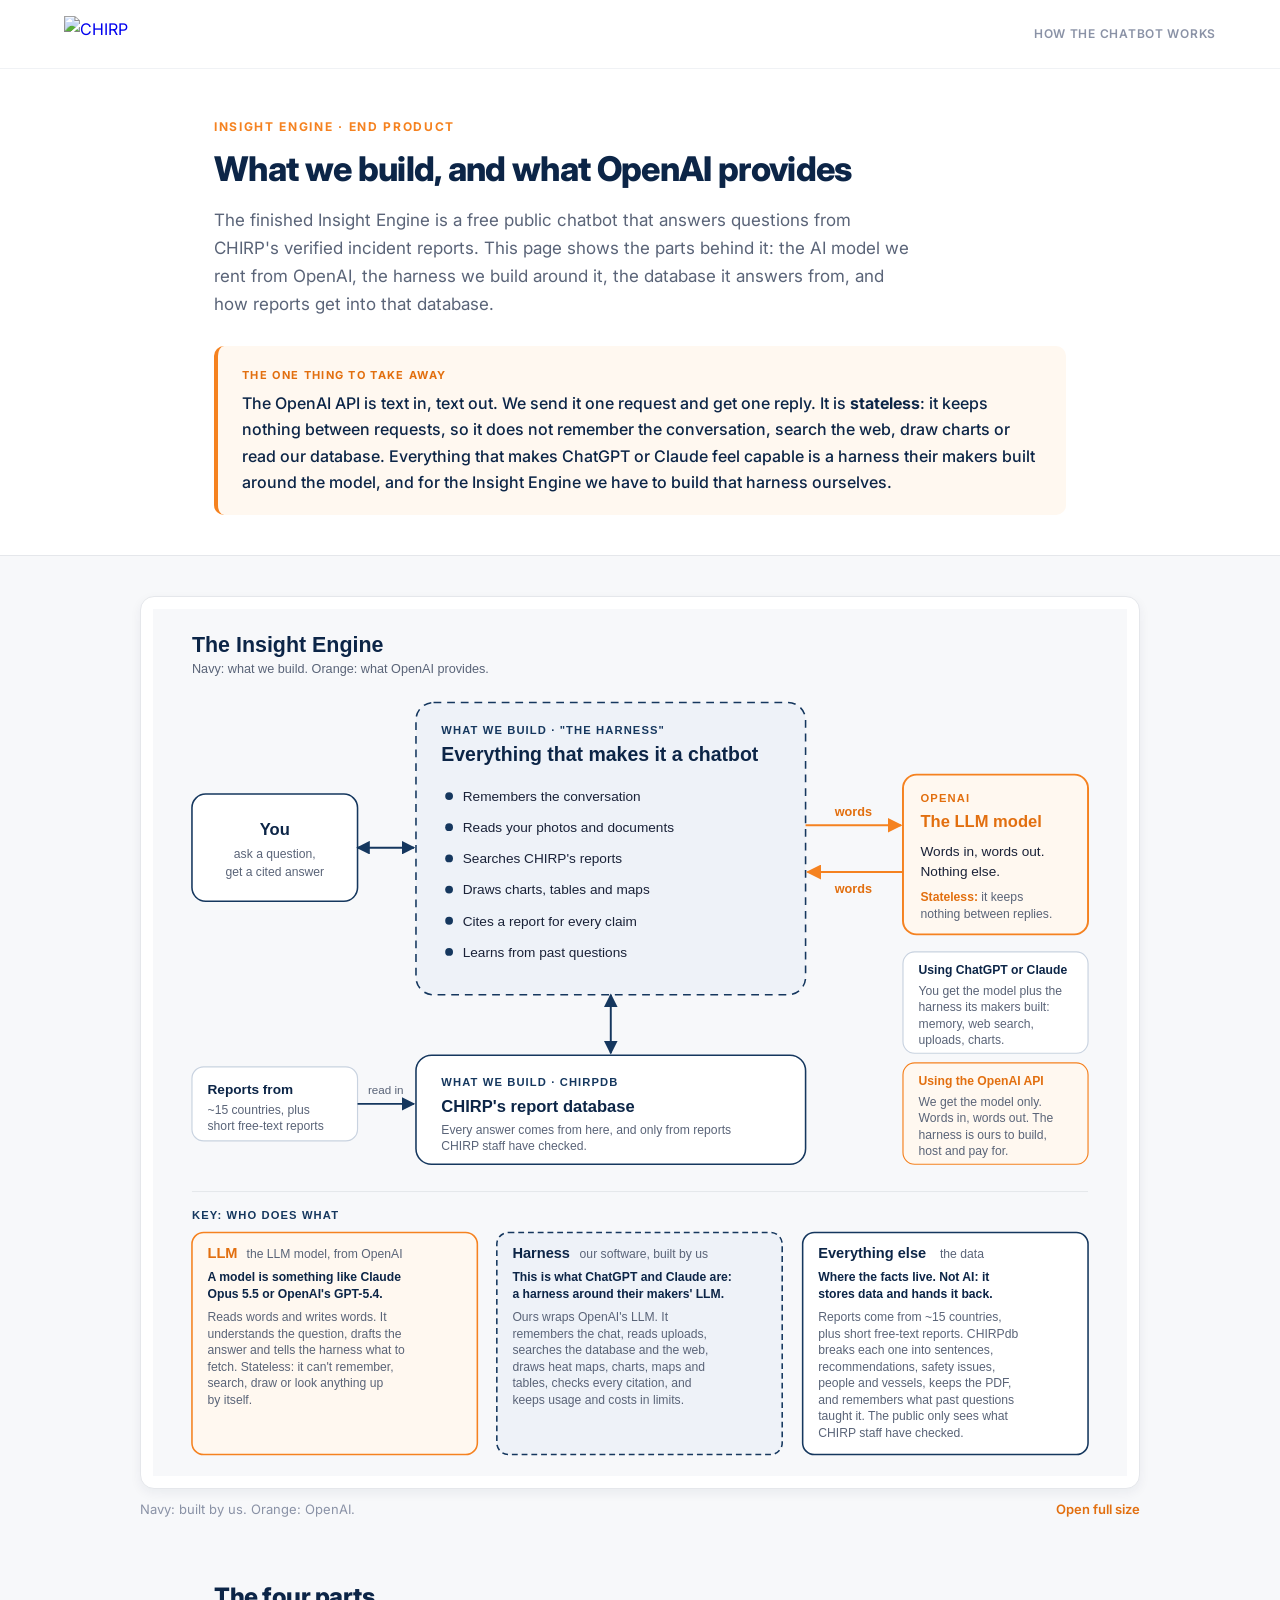
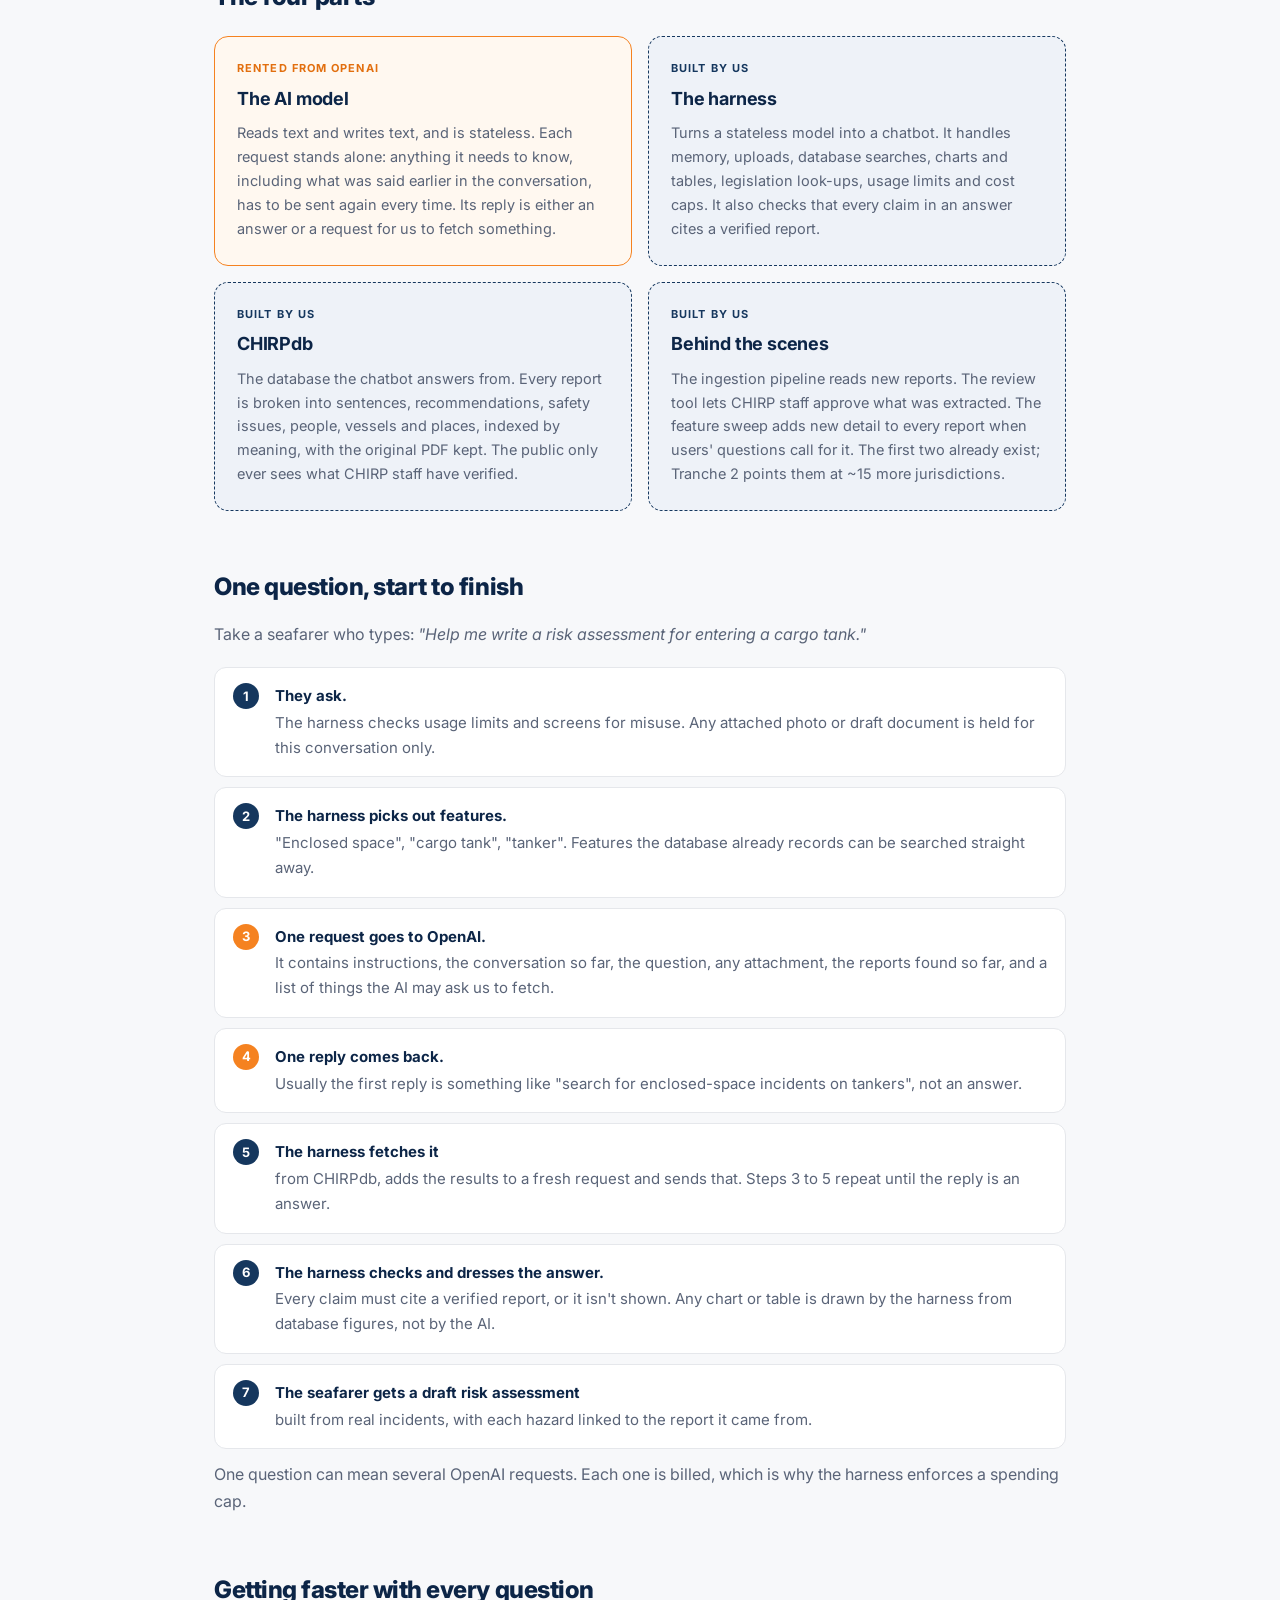
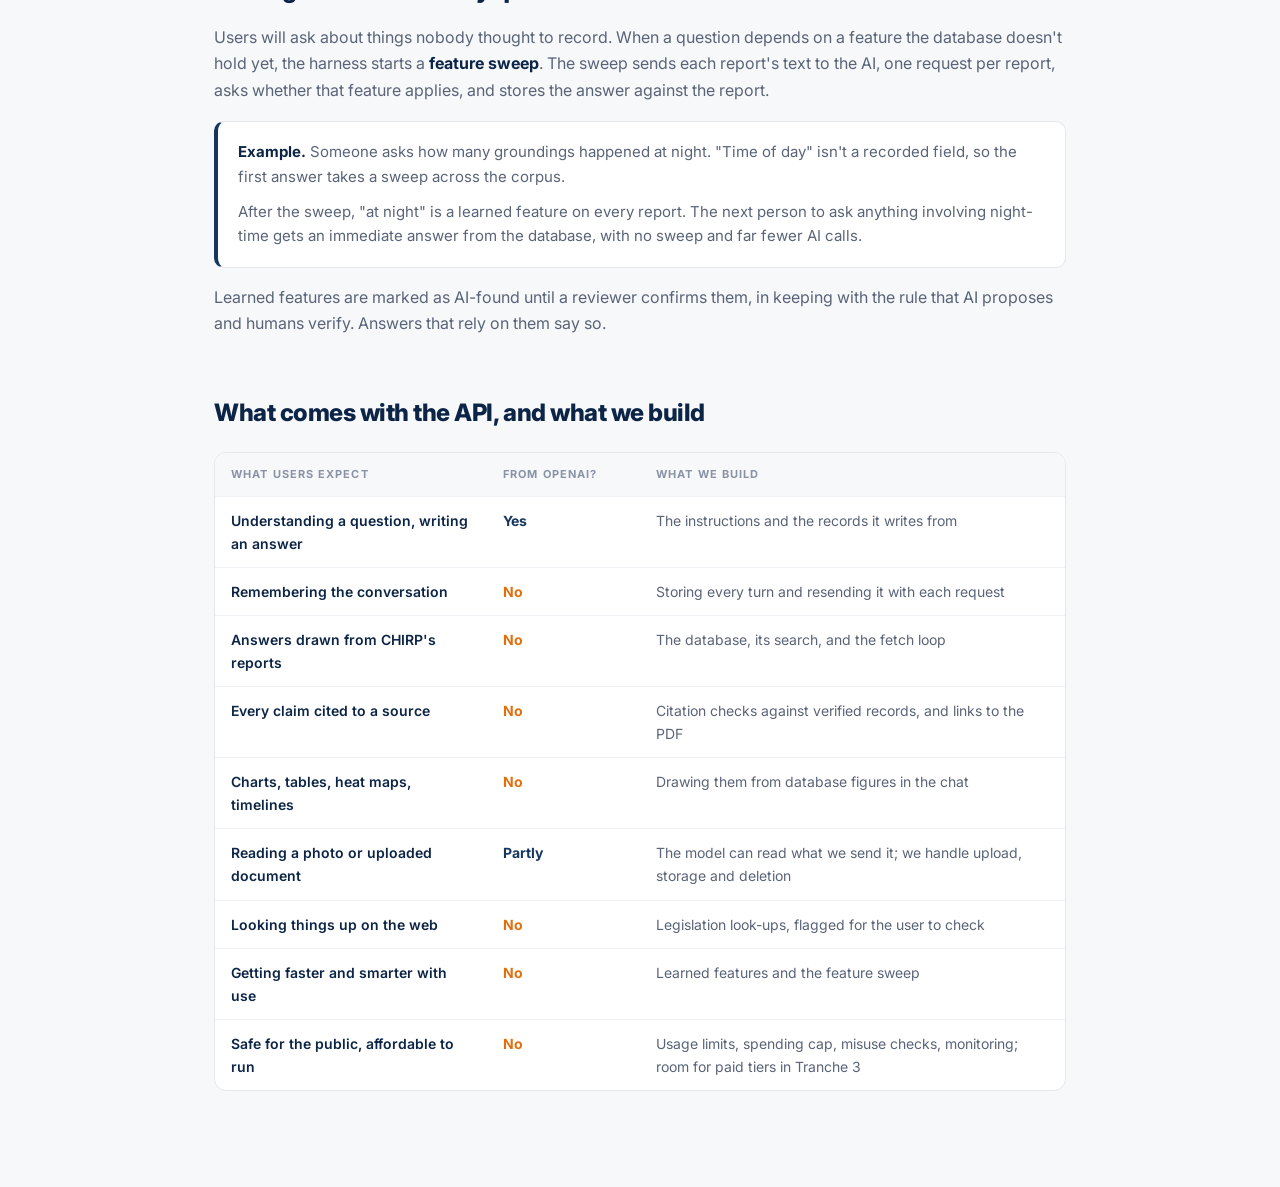
==== chatbot/index.html @ 17d963aa "docs(chatbot): add Insight Engine harness diagrams and page Simple diagram for non-technical readers" ====
<!doctype html>
<html lang="en">
  <head>
    <meta charset="UTF-8" />
    <meta name="viewport" content="width=device-width, initial-scale=1.0" />
    <title>CHIRPdb - How the Chatbot Works</title>
    <link rel="preconnect" href="https://fonts.googleapis.com" />
    <link rel="preconnect" href="https://fonts.gstatic.com" crossorigin />
    <link
      href="https://fonts.googleapis.com/css2?family=Inter:wght@400;500;600;700;800&display=swap"
      rel="stylesheet"
    />
    <link rel="stylesheet" href="../css/chirp.css" />
    <style>
      :root {
        --navy-tint: #eef2f8;
      }
      body {
        background: var(--bg-soft);
        color: var(--text);
        line-height: 1.65;
      }
      .intro {
        background: var(--bg-card);
        border-bottom: 1px solid var(--border);
      }
      .intro__inner {
        max-width: 900px;
        margin: 0 auto;
        padding: 48px 24px 40px;
      }
      .eyebrow {
        font-size: 12px;
        font-weight: 700;
        letter-spacing: 0.14em;
        text-transform: uppercase;
        color: var(--orange);
        margin-bottom: 12px;
      }
      h1 {
        font-size: clamp(28px, 4vw, 34px);
        font-weight: 800;
        letter-spacing: -0.02em;
        line-height: 1.2;
        color: var(--navy-deep);
        margin-bottom: 16px;
      }
      .lede {
        font-size: 17px;
        color: var(--text-soft);
        max-width: 700px;
      }
      .takeaway {
        margin-top: 28px;
        padding: 20px 24px;
        background: var(--orange-tint);
        border-left: 4px solid var(--orange);
        border-radius: 10px;
      }
      .takeaway__label {
        font-size: 11px;
        font-weight: 700;
        letter-spacing: 0.12em;
        text-transform: uppercase;
        color: var(--orange-deep);
        margin-bottom: 6px;
      }
      .takeaway p {
        font-size: 16px;
        color: var(--navy-deep);
        font-weight: 500;
      }

      .figure {
        max-width: 1320px;
        margin: 40px auto 0;
        padding: 0 24px;
      }
      .figure__frame {
        background: var(--bg-card);
        border: 1px solid var(--border);
        border-radius: 14px;
        padding: 12px;
        box-shadow: var(--shadow-md);
        overflow-x: auto;
      }
      .figure__frame img {
        display: block;
        width: 100%;
        min-width: 900px;
        height: auto;
      }
      .figure__frame--simple {
        max-width: 1000px;
        margin: 0 auto;
      }
      .figure__frame--simple img {
        min-width: 640px;
      }
      .figure__frame--simple + .figure__caption {
        max-width: 1000px;
        margin-left: auto;
        margin-right: auto;
      }
      .figure__caption {
        display: flex;
        justify-content: space-between;
        gap: 14px;
        flex-wrap: wrap;
        font-size: 13px;
        color: var(--text-mute);
        margin-top: 10px;
      }
      .figure__caption a {
        color: var(--orange-deep);
        font-weight: 600;
        text-decoration: none;
      }

      .container {
        max-width: 900px;
        margin: 0 auto;
        padding: 0 24px 96px;
      }
      h2 {
        font-size: 24px;
        font-weight: 800;
        letter-spacing: -0.02em;
        color: var(--navy-deep);
        margin: 56px 0 14px;
      }
      .container > p {
        font-size: 16px;
        color: var(--text-soft);
        margin-bottom: 14px;
      }
      .container strong {
        color: var(--navy-deep);
      }

      .parts {
        display: grid;
        grid-template-columns: repeat(2, 1fr);
        gap: 16px;
        margin-top: 20px;
      }
      .part {
        background: var(--bg-card);
        border: 1px solid var(--border);
        border-radius: 14px;
        padding: 22px 22px 24px;
      }
      .part--ours {
        border: 1.5px dashed var(--navy);
        background: var(--navy-tint);
      }
      .part--openai {
        border: 1.5px solid var(--orange);
        background: var(--orange-tint);
      }
      .part__tag {
        font-size: 11px;
        font-weight: 700;
        letter-spacing: 0.1em;
        text-transform: uppercase;
        color: var(--navy);
        margin-bottom: 6px;
      }
      .part--openai .part__tag {
        color: var(--orange-deep);
      }
      .part h3 {
        font-size: 18px;
        font-weight: 700;
        color: var(--navy-deep);
        margin-bottom: 8px;
        letter-spacing: -0.01em;
      }
      .part p {
        font-size: 14.5px;
        color: var(--text-soft);
      }

      .steps {
        list-style: none;
        counter-reset: step;
        margin-top: 20px;
        display: flex;
        flex-direction: column;
        gap: 10px;
      }
      .steps li {
        counter-increment: step;
        position: relative;
        background: var(--bg-card);
        border: 1px solid var(--border);
        border-radius: 12px;
        padding: 16px 18px 16px 60px;
        font-size: 15px;
        color: var(--text-soft);
      }
      .steps li::before {
        content: counter(step);
        position: absolute;
        left: 18px;
        top: 15px;
        width: 26px;
        height: 26px;
        border-radius: 50%;
        background: var(--navy);
        color: #fff;
        font-size: 13px;
        font-weight: 700;
        display: flex;
        align-items: center;
        justify-content: center;
      }
      .steps li.is-ai::before {
        background: var(--orange);
      }
      .steps li strong {
        display: block;
        margin-bottom: 2px;
      }
      .steps__note {
        font-size: 14px;
        color: var(--text-mute);
        margin-top: 12px;
      }

      .example {
        margin-top: 18px;
        padding: 18px 20px;
        background: var(--bg-card);
        border: 1px solid var(--border);
        border-left: 4px solid var(--navy);
        border-radius: 10px;
        font-size: 15px;
        color: var(--text-soft);
      }
      .example p + p {
        margin-top: 10px;
      }

      .table-wrap {
        margin-top: 20px;
        overflow-x: auto;
        background: var(--bg-card);
        border: 1px solid var(--border);
        border-radius: 12px;
      }
      table {
        width: 100%;
        border-collapse: collapse;
        font-size: 14px;
        min-width: 560px;
      }
      th,
      td {
        text-align: left;
        padding: 12px 16px;
        border-bottom: 1px solid var(--border-soft);
        vertical-align: top;
      }
      tr:last-child td {
        border-bottom: 0;
      }
      th {
        font-size: 11px;
        font-weight: 700;
        letter-spacing: 0.1em;
        text-transform: uppercase;
        color: var(--text-mute);
        background: var(--bg-soft);
      }
      td:first-child {
        font-weight: 600;
        color: var(--navy-deep);
        width: 32%;
      }
      td:nth-child(2) {
        white-space: nowrap;
        width: 18%;
      }
      .no {
        color: var(--orange-deep);
        font-weight: 700;
      }
      .yes {
        color: var(--navy);
        font-weight: 700;
      }
      td:last-child {
        color: var(--text-soft);
      }

      @media (max-width: 640px) {
        .intro__inner {
          padding: 36px 16px 32px;
        }
        .figure,
        .container {
          padding-left: 16px;
          padding-right: 16px;
        }
        .parts {
          grid-template-columns: 1fr;
        }
        .steps li {
          padding-left: 54px;
        }
      }
    </style>
  </head>
  <body>
    <header class="site-header">
      <div class="site-header__inner">
        <a href="../index.html" class="logo">
          <img
            src="https://chirp.co.uk/app/uploads/2024/07/chirp-logo-blue.svg"
            alt="CHIRP"
            class="logo__img"
          />
        </a>
        <div class="header__spacer"></div>
        <span class="header__tag">How the chatbot works</span>
      </div>
    </header>

    <section class="intro">
      <div class="intro__inner">
        <div class="eyebrow">Insight Engine · end product</div>
        <h1>What we build, and what OpenAI provides</h1>
        <p class="lede">
          The finished Insight Engine is a free public chatbot that answers
          questions from CHIRP's verified incident reports. This page shows the
          parts behind it: the AI model we rent from OpenAI, the harness we
          build around it, the database it answers from, and how reports get
          into that database.
        </p>
        <div class="takeaway">
          <div class="takeaway__label">The one thing to take away</div>
          <p>
            The OpenAI API is text in, text out. We send it one request and get
            one reply. It is <strong>stateless</strong>: it keeps nothing between requests, so it does not remember the conversation, search the web,
            draw charts or read our database. Everything that makes ChatGPT or
            Claude feel capable is a harness their makers built around the
            model, and for the Insight Engine we have to build that harness
            ourselves.
          </p>
        </div>
      </div>
    </section>

    <div class="figure">
      <div class="figure__frame figure__frame--simple">
        <img
          src="simple.svg"
          alt="Simple diagram: you ask the chatbot; our harness remembers, reads uploads, searches CHIRP's reports, draws charts and cites sources; it sends words to the OpenAI model and gets words back; answers come from CHIRP's checked report database"
        />
      </div>
      <div class="figure__caption">
        <span>Navy: built by us. Orange: OpenAI.</span>
        <a href="simple.svg" target="_blank" rel="noopener">Open full size</a>
      </div>
    </div>

    <main class="container">
      <h2>The four parts</h2>
      <div class="parts">
        <div class="part part--openai">
          <div class="part__tag">Rented from OpenAI</div>
          <h3>The AI model</h3>
          <p>
            Reads text and writes text, and is stateless. Each request stands alone: anything it
            needs to know, including what was said earlier in the
            conversation, has to be sent again every time. Its reply is either
            an answer or a request for us to fetch something.
          </p>
        </div>
        <div class="part part--ours">
          <div class="part__tag">Built by us</div>
          <h3>The harness</h3>
          <p>
            Turns a stateless model into a chatbot. It handles memory, uploads,
            database searches, charts and tables, legislation look-ups, usage
            limits and cost caps. It also checks that every claim in an answer
            cites a verified report.
          </p>
        </div>
        <div class="part part--ours">
          <div class="part__tag">Built by us</div>
          <h3>CHIRPdb</h3>
          <p>
            The database the chatbot answers from. Every report is broken into
            sentences, recommendations, safety issues, people, vessels and
            places, indexed by meaning, with the original PDF kept. The public
            only ever sees what CHIRP staff have verified.
          </p>
        </div>
        <div class="part part--ours">
          <div class="part__tag">Built by us</div>
          <h3>Behind the scenes</h3>
          <p>
            The ingestion pipeline reads new reports. The review tool lets CHIRP
            staff approve what was extracted. The feature sweep adds new detail
            to every report when users' questions call for it. The first two
            already exist; Tranche 2 points them at ~15 more jurisdictions.
          </p>
        </div>
      </div>

      <h2>One question, start to finish</h2>
      <p>
        Take a seafarer who types:
        <em>"Help me write a risk assessment for entering a cargo tank."</em>
      </p>
      <ol class="steps">
        <li>
          <strong>They ask.</strong> The harness checks usage limits and screens
          for misuse. Any attached photo or draft document is held for this
          conversation only.
        </li>
        <li>
          <strong>The harness picks out features.</strong> "Enclosed space",
          "cargo tank", "tanker". Features the database already records can be
          searched straight away.
        </li>
        <li class="is-ai">
          <strong>One request goes to OpenAI.</strong> It contains instructions,
          the conversation so far, the question, any attachment, the reports
          found so far, and a list of things the AI may ask us to fetch.
        </li>
        <li class="is-ai">
          <strong>One reply comes back.</strong> Usually the first reply is
          something like "search for enclosed-space incidents on tankers",
          not an answer.
        </li>
        <li>
          <strong>The harness fetches it</strong> from CHIRPdb, adds the results
          to a fresh request and sends that. Steps 3 to 5 repeat until the reply
          is an answer.
        </li>
        <li>
          <strong>The harness checks and dresses the answer.</strong> Every
          claim must cite a verified report, or it isn't shown. Any chart or
          table is drawn by the harness from database figures, not by the AI.
        </li>
        <li>
          <strong>The seafarer gets a draft risk assessment</strong> built from
          real incidents, with each hazard linked to the report it came from.
        </li>
      </ol>
      <p class="steps__note">
        One question can mean several OpenAI requests. Each one is billed, which
        is why the harness enforces a spending cap.
      </p>

      <h2>Getting faster with every question</h2>
      <p>
        Users will ask about things nobody thought to record. When a question
        depends on a feature the database doesn't hold yet, the harness starts a
        <strong>feature sweep</strong>. The sweep sends each report's text to
        the AI, one request per report, asks whether that feature applies, and
        stores the answer against the report.
      </p>
      <div class="example">
        <p>
          <strong>Example.</strong> Someone asks how many groundings happened at
          night. "Time of day" isn't a recorded field, so the first answer takes
          a sweep across the corpus.
        </p>
        <p>
          After the sweep, "at night" is a learned feature on every report.
          The next person to ask anything involving night-time gets an
          immediate answer from the database, with no sweep and far fewer AI
          calls.
        </p>
      </div>
      <p style="margin-top: 16px">
        Learned features are marked as AI-found until a reviewer confirms them,
        in keeping with the rule that AI proposes and humans verify. Answers
        that rely on them say so.
      </p>

      <h2>What comes with the API, and what we build</h2>
      <div class="table-wrap">
        <table>
          <thead>
            <tr>
              <th>What users expect</th>
              <th>From OpenAI?</th>
              <th>What we build</th>
            </tr>
          </thead>
          <tbody>
            <tr>
              <td>Understanding a question, writing an answer</td>
              <td class="yes">Yes</td>
              <td>The instructions and the records it writes from</td>
            </tr>
            <tr>
              <td>Remembering the conversation</td>
              <td class="no">No</td>
              <td>Storing every turn and resending it with each request</td>
            </tr>
            <tr>
              <td>Answers drawn from CHIRP's reports</td>
              <td class="no">No</td>
              <td>The database, its search, and the fetch loop</td>
            </tr>
            <tr>
              <td>Every claim cited to a source</td>
              <td class="no">No</td>
              <td>Citation checks against verified records, and links to the PDF</td>
            </tr>
            <tr>
              <td>Charts, tables, heat maps, timelines</td>
              <td class="no">No</td>
              <td>Drawing them from database figures in the chat</td>
            </tr>
            <tr>
              <td>Reading a photo or uploaded document</td>
              <td class="yes">Partly</td>
              <td>The model can read what we send it; we handle upload, storage and deletion</td>
            </tr>
            <tr>
              <td>Looking things up on the web</td>
              <td class="no">No</td>
              <td>Legislation look-ups, flagged for the user to check</td>
            </tr>
            <tr>
              <td>Getting faster and smarter with use</td>
              <td class="no">No</td>
              <td>Learned features and the feature sweep</td>
            </tr>
            <tr>
              <td>Safe for the public, affordable to run</td>
              <td class="no">No</td>
              <td>Usage limits, spending cap, misuse checks, monitoring; room for paid tiers in Tranche 3</td>
            </tr>
          </tbody>
        </table>
      </div>
    </main>
  </body>
</html>
---- css/chirp.css ----
:root {
  --orange: #f58220;
  --orange-deep: #e26f0f;
  --orange-soft: #fef1e3;
  --orange-tint: #fff8f0;
  --navy: #15375e;
  --navy-deep: #0c2547;
  --navy-soft: #2a4e78;
  --text: #1a2238;
  --text-soft: #5a6478;
  --text-mute: #8a92a6;
  --bg: #ffffff;
  --bg-soft: #f7f8fa;
  --bg-card: #ffffff;
  --border: #e5e7eb;
  --border-soft: #f0f2f5;
  --shadow-sm: 0 1px 2px rgba(15, 38, 69, 0.04);
  --shadow-md: 0 4px 12px rgba(15, 38, 69, 0.06);
  --shadow-lg: 0 12px 32px rgba(15, 38, 69, 0.08);
}

* {
  box-sizing: border-box;
  margin: 0;
  padding: 0;
}
html {
  scroll-behavior: smooth;
  -webkit-text-size-adjust: 100%;
}
body {
  font-family:
    "Inter",
    -apple-system,
    BlinkMacSystemFont,
    "Segoe UI",
    Roboto,
    Helvetica,
    Arial,
    sans-serif;
}

/* site header, shared across every page */
.site-header {
  background: rgba(255, 255, 255, 0.92);
  backdrop-filter: saturate(180%) blur(8px);
  -webkit-backdrop-filter: saturate(180%) blur(8px);
  border-bottom: 1px solid var(--border-soft);
  position: sticky;
  top: 0;
  z-index: 100;
}
.site-header__inner {
  max-width: 1200px;
  margin: 0 auto;
  padding: 16px 24px;
  display: flex;
  align-items: center;
  gap: 14px;
}
.logo {
  display: flex;
  align-items: baseline;
  gap: 14px;
  text-decoration: none;
}
.logo__mark {
  font-family: "Inter", sans-serif;
  font-weight: 800;
  font-size: 26px;
  letter-spacing: -0.02em;
  color: var(--navy-deep);
  line-height: 1;
  font-style: italic;
  white-space: nowrap;
}
.logo__mark .bang {
  color: var(--orange);
  font-style: normal;
  display: inline-block;
  transform: translateY(-1px);
}
.logo__img {
  height: 36px;
  width: auto;
  display: block;
}
.header__spacer {
  flex: 1;
}
.header__tag {
  font-size: 12px;
  color: var(--text-mute);
  font-weight: 600;
  letter-spacing: 0.06em;
  text-transform: uppercase;
  white-space: nowrap;
}
@media (max-width: 720px) {
  .site-header__inner {
    padding: 14px 18px;
    gap: 10px;
  }
  .logo__mark {
    font-size: 22px;
  }
  .logo__img {
    height: 30px;
  }
  .header__tag {
    font-size: 11px;
  }
}
@media (max-width: 420px) {
  .header__tag {
    display: none;
  }
}

/* shared pill button */
.btn {
  display: inline-flex;
  align-items: center;
  gap: 8px;
  padding: 8px 14px;
  border-radius: 999px;
  border: 1px solid var(--border);
  background: var(--bg-card);
  color: var(--text-soft);
  font-family: inherit;
  font-size: 13px;
  font-weight: 600;
  cursor: pointer;
  transition: all 0.18s ease;
  white-space: nowrap;
}
.btn:hover {
  color: var(--orange);
  border-color: var(--orange);
}

/* shared dark footer bar */
.footer {
  background: var(--navy-deep);
  color: rgba(255, 255, 255, 0.5);
  padding: 28px 24px;
  text-align: center;
  font-size: 13px;
}
.footer__inner {
  max-width: 900px;
  margin: 0 auto;
  display: flex;
  align-items: center;
  justify-content: space-between;
  gap: 14px;
  flex-wrap: wrap;
}
.footer__logo .logo__mark {
  color: #fff;
  font-size: 22px;
}
.footer__logo .logo__mark .bang {
  color: var(--orange);
}

@media (prefers-reduced-motion: reduce) {
  *,
  *::before,
  *::after {
    transition-duration: 0.01ms !important;
    animation-duration: 0.01ms !important;
  }
  html {
    scroll-behavior: auto;
  }
}
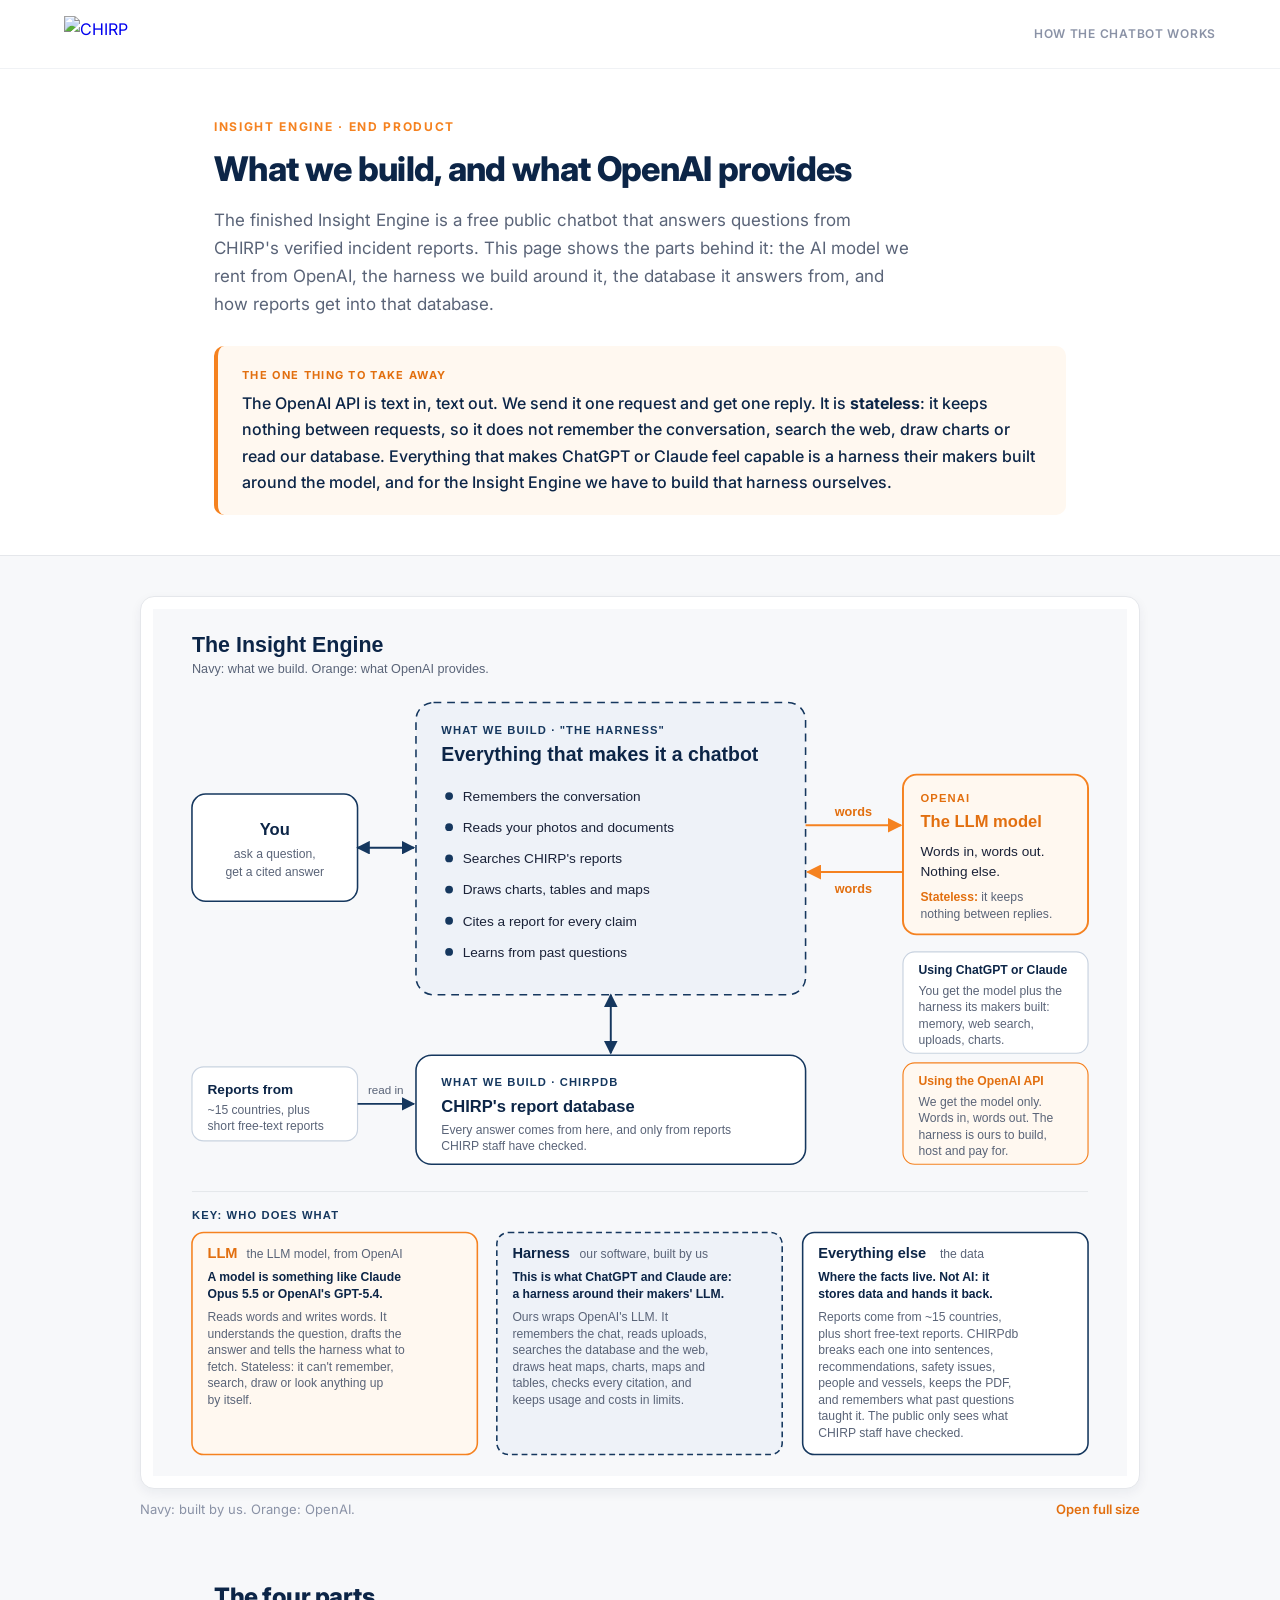
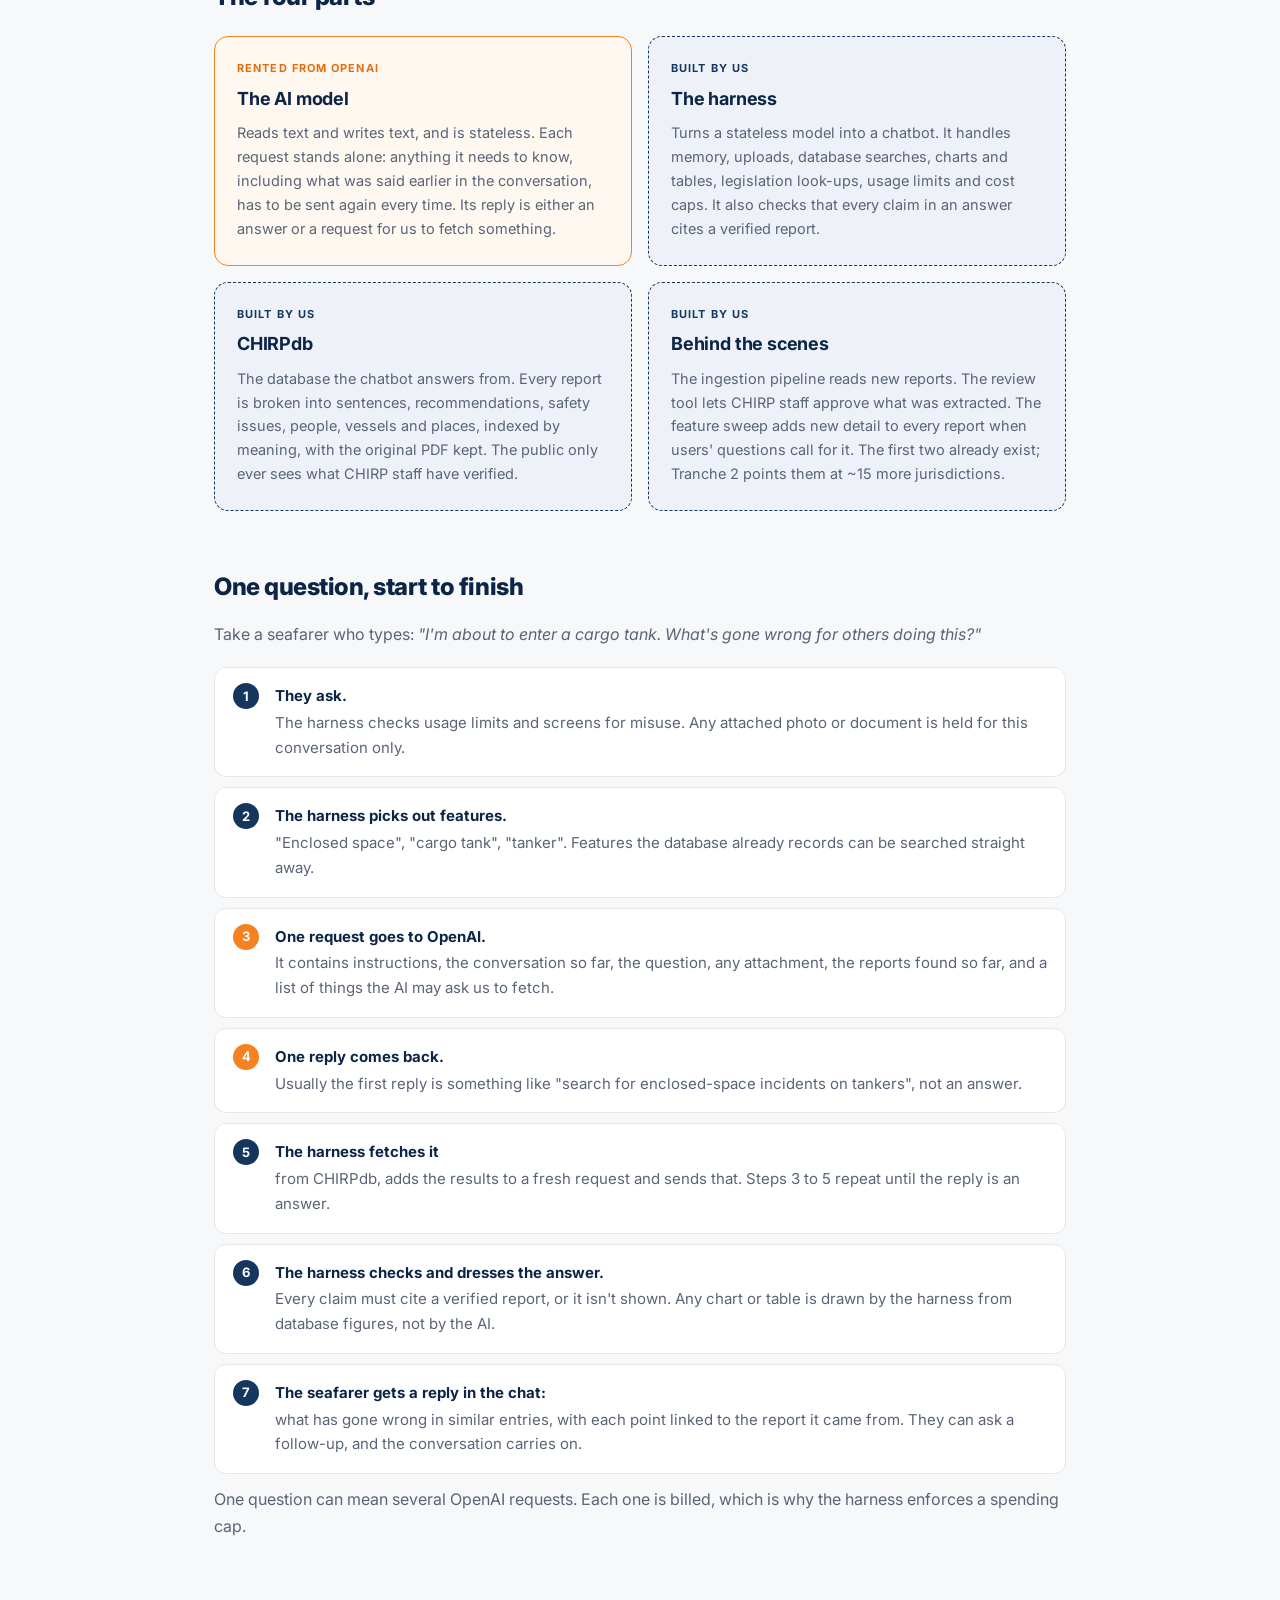
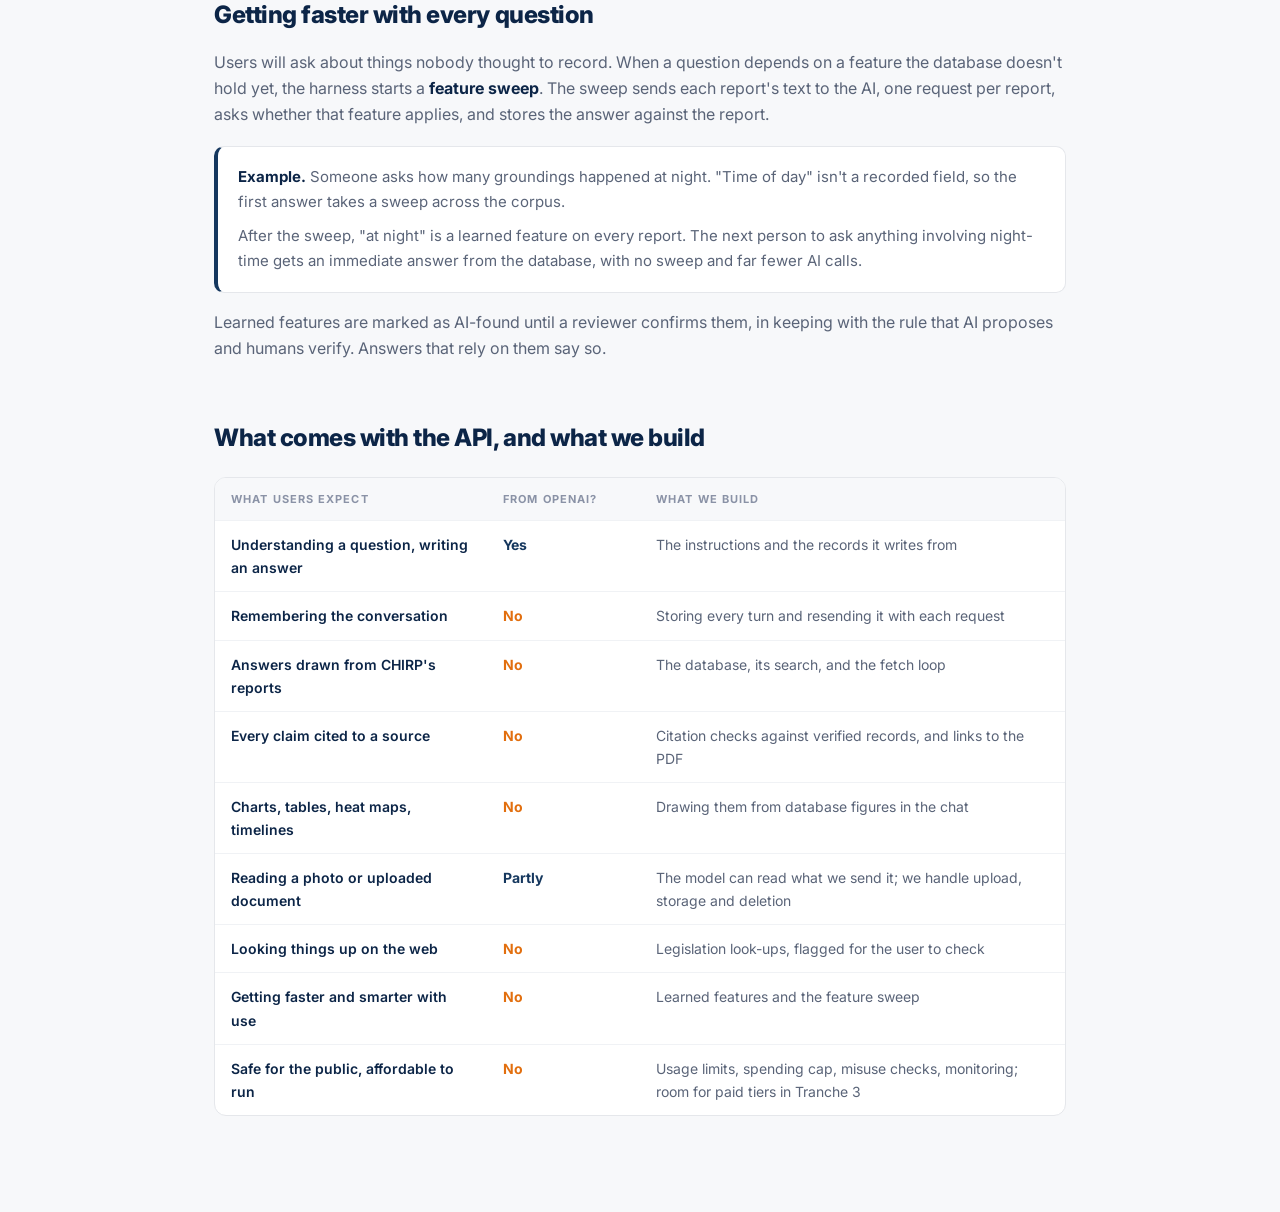
==== commit 1bde4067: "docs(chatbot): frame the walkthrough as a chat reply, not a generated document" ====
--- a/chatbot/index.html
+++ b/chatbot/index.html
@@ -413,12 +413,12 @@
       <h2>One question, start to finish</h2>
       <p>
         Take a seafarer who types:
-        <em>"Help me write a risk assessment for entering a cargo tank."</em>
+        <em>"I'm about to enter a cargo tank. What's gone wrong for others doing this?"</em>
       </p>
       <ol class="steps">
         <li>
           <strong>They ask.</strong> The harness checks usage limits and screens
-          for misuse. Any attached photo or draft document is held for this
+          for misuse. Any attached photo or document is held for this
           conversation only.
         </li>
         <li>
@@ -447,8 +447,9 @@
           table is drawn by the harness from database figures, not by the AI.
         </li>
         <li>
-          <strong>The seafarer gets a draft risk assessment</strong> built from
-          real incidents, with each hazard linked to the report it came from.
+          <strong>The seafarer gets a reply in the chat:</strong> what has gone
+          wrong in similar entries, with each point linked to the report it
+          came from. They can ask a follow-up, and the conversation carries on.
         </li>
       </ol>
       <p class="steps__note">
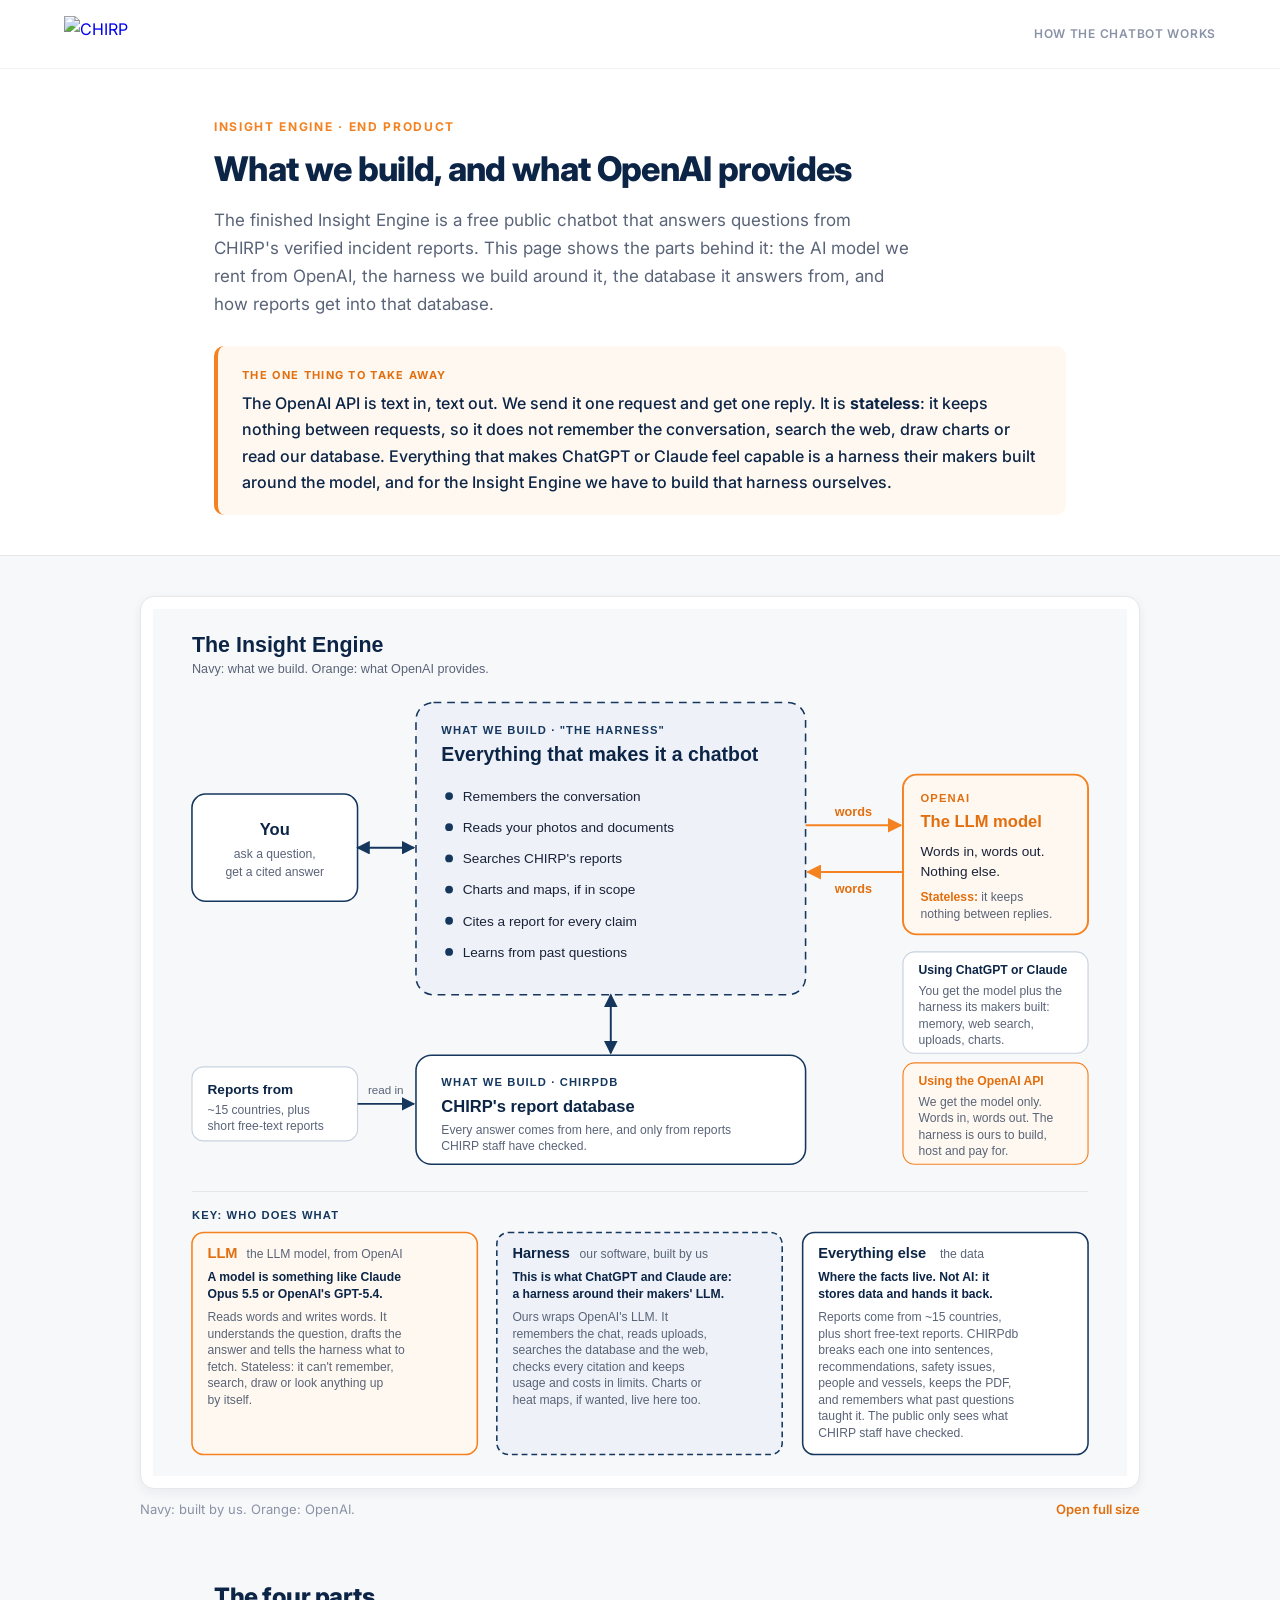
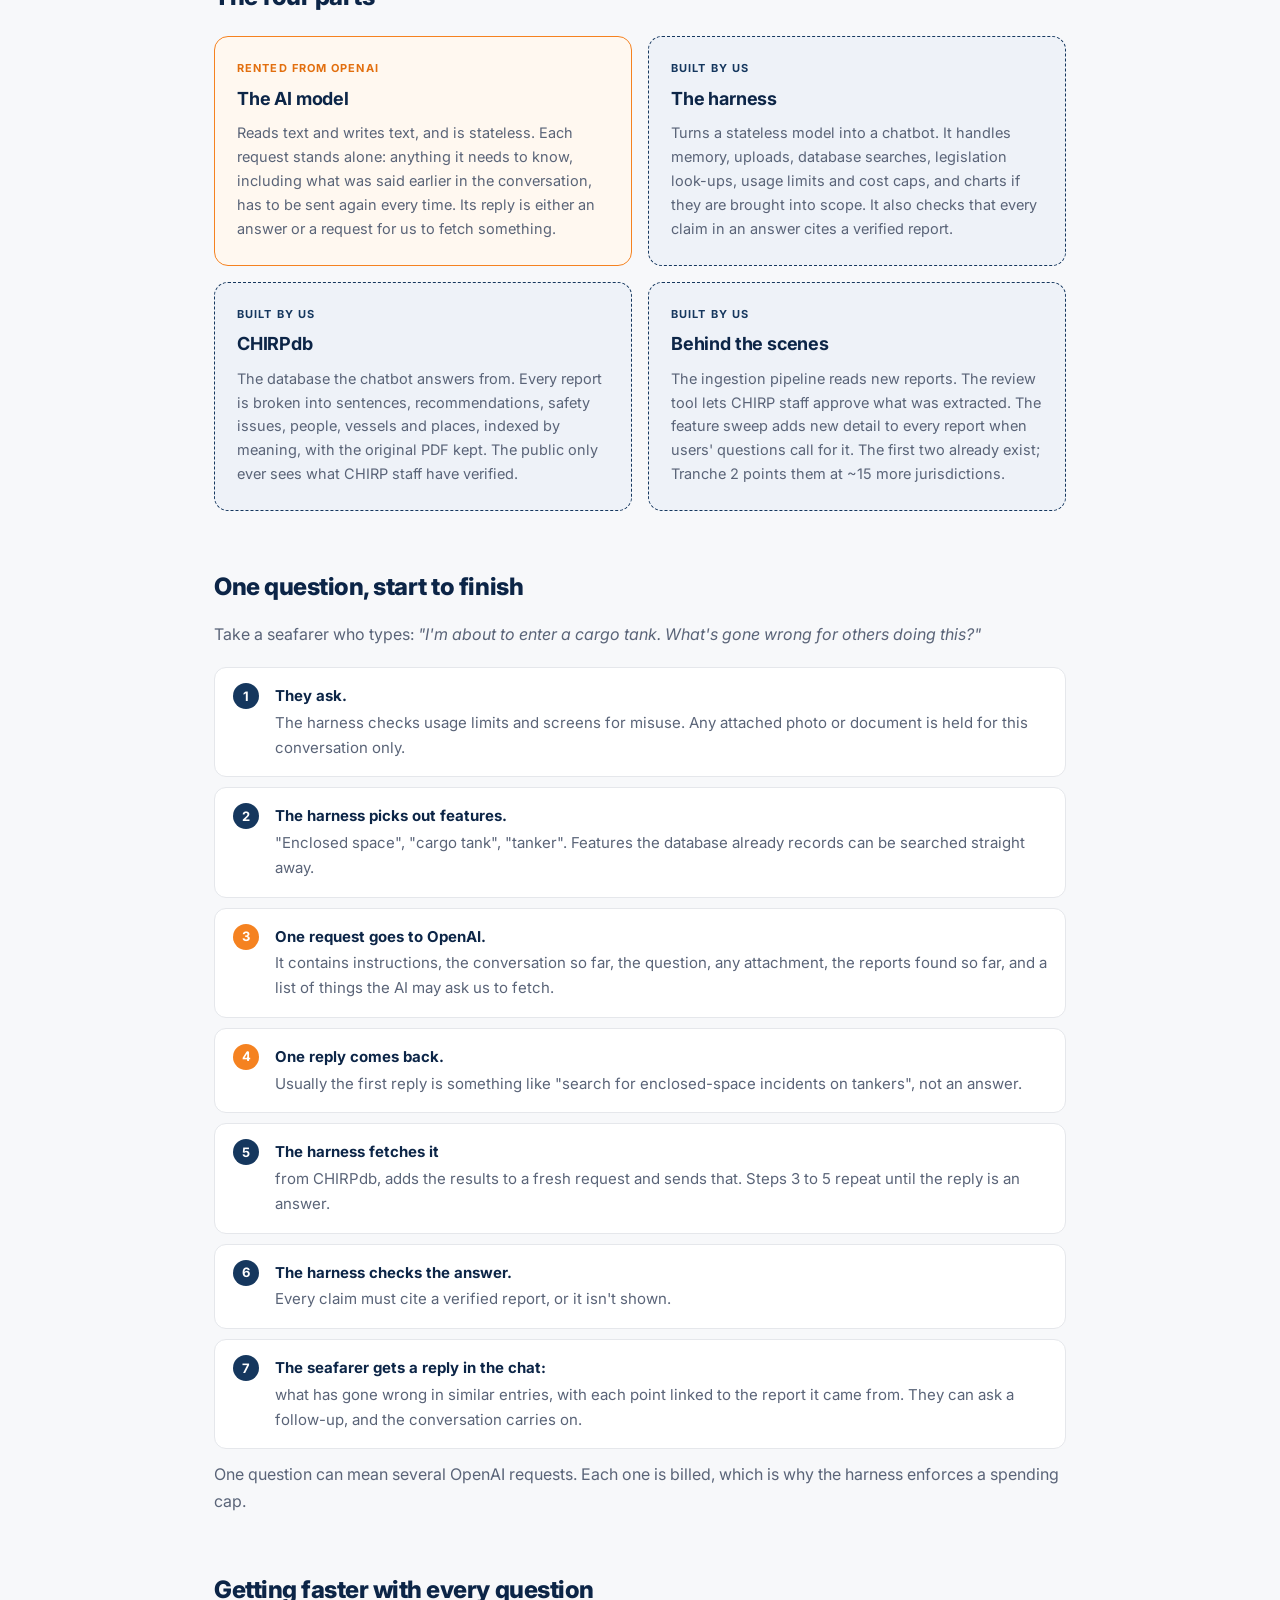
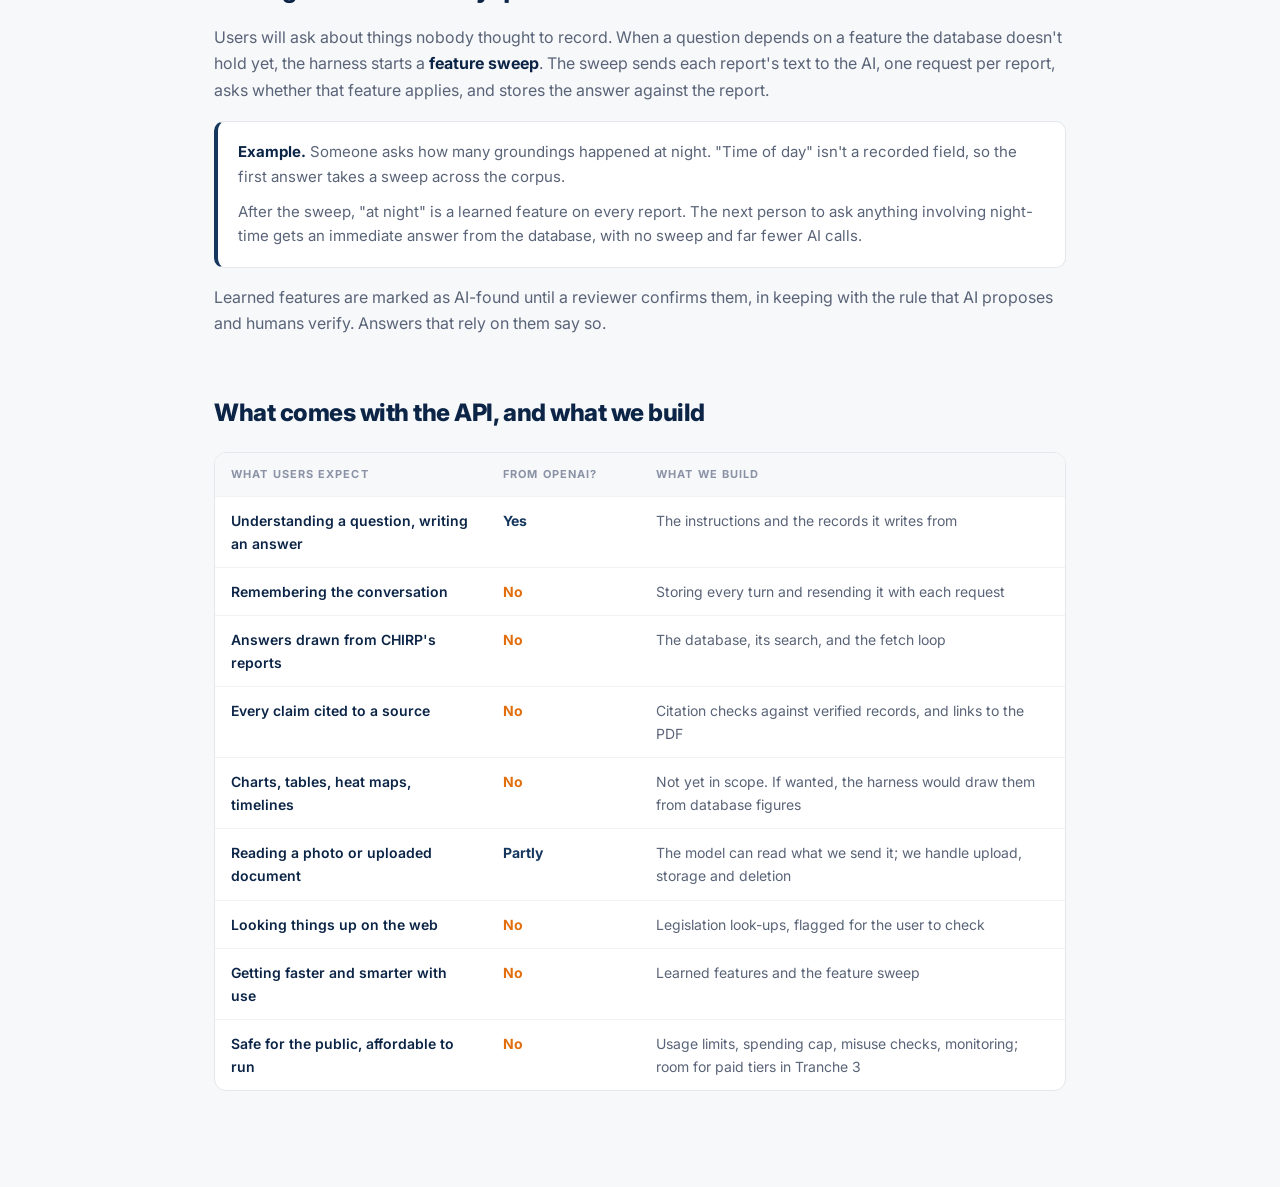
==== commit 9a583582: "docs(chatbot): mark charts and maps as not yet in scope" ====
--- a/chatbot/index.html
+++ b/chatbot/index.html
@@ -356,7 +356,7 @@
       <div class="figure__frame figure__frame--simple">
         <img
           src="simple.svg"
-          alt="Simple diagram: you ask the chatbot; our harness remembers, reads uploads, searches CHIRP's reports, draws charts and cites sources; it sends words to the OpenAI model and gets words back; answers come from CHIRP's checked report database"
+          alt="Simple diagram: you ask the chatbot; our harness remembers, reads uploads, searches CHIRP's reports and cites sources; it sends words to the OpenAI model and gets words back; answers come from CHIRP's checked report database"
         />
       </div>
       <div class="figure__caption">
@@ -383,8 +383,8 @@
           <h3>The harness</h3>
           <p>
             Turns a stateless model into a chatbot. It handles memory, uploads,
-            database searches, charts and tables, legislation look-ups, usage
-            limits and cost caps. It also checks that every claim in an answer
+            database searches, legislation look-ups, usage limits and cost caps,
+            and charts if they are brought into scope. It also checks that every claim in an answer
             cites a verified report.
           </p>
         </div>
@@ -442,9 +442,8 @@
           is an answer.
         </li>
         <li>
-          <strong>The harness checks and dresses the answer.</strong> Every
-          claim must cite a verified report, or it isn't shown. Any chart or
-          table is drawn by the harness from database figures, not by the AI.
+          <strong>The harness checks the answer.</strong> Every claim must
+          cite a verified report, or it isn't shown.
         </li>
         <li>
           <strong>The seafarer gets a reply in the chat:</strong> what has gone
@@ -518,7 +517,7 @@
             <tr>
               <td>Charts, tables, heat maps, timelines</td>
               <td class="no">No</td>
-              <td>Drawing them from database figures in the chat</td>
+              <td>Not yet in scope. If wanted, the harness would draw them from database figures</td>
             </tr>
             <tr>
               <td>Reading a photo or uploaded document</td>
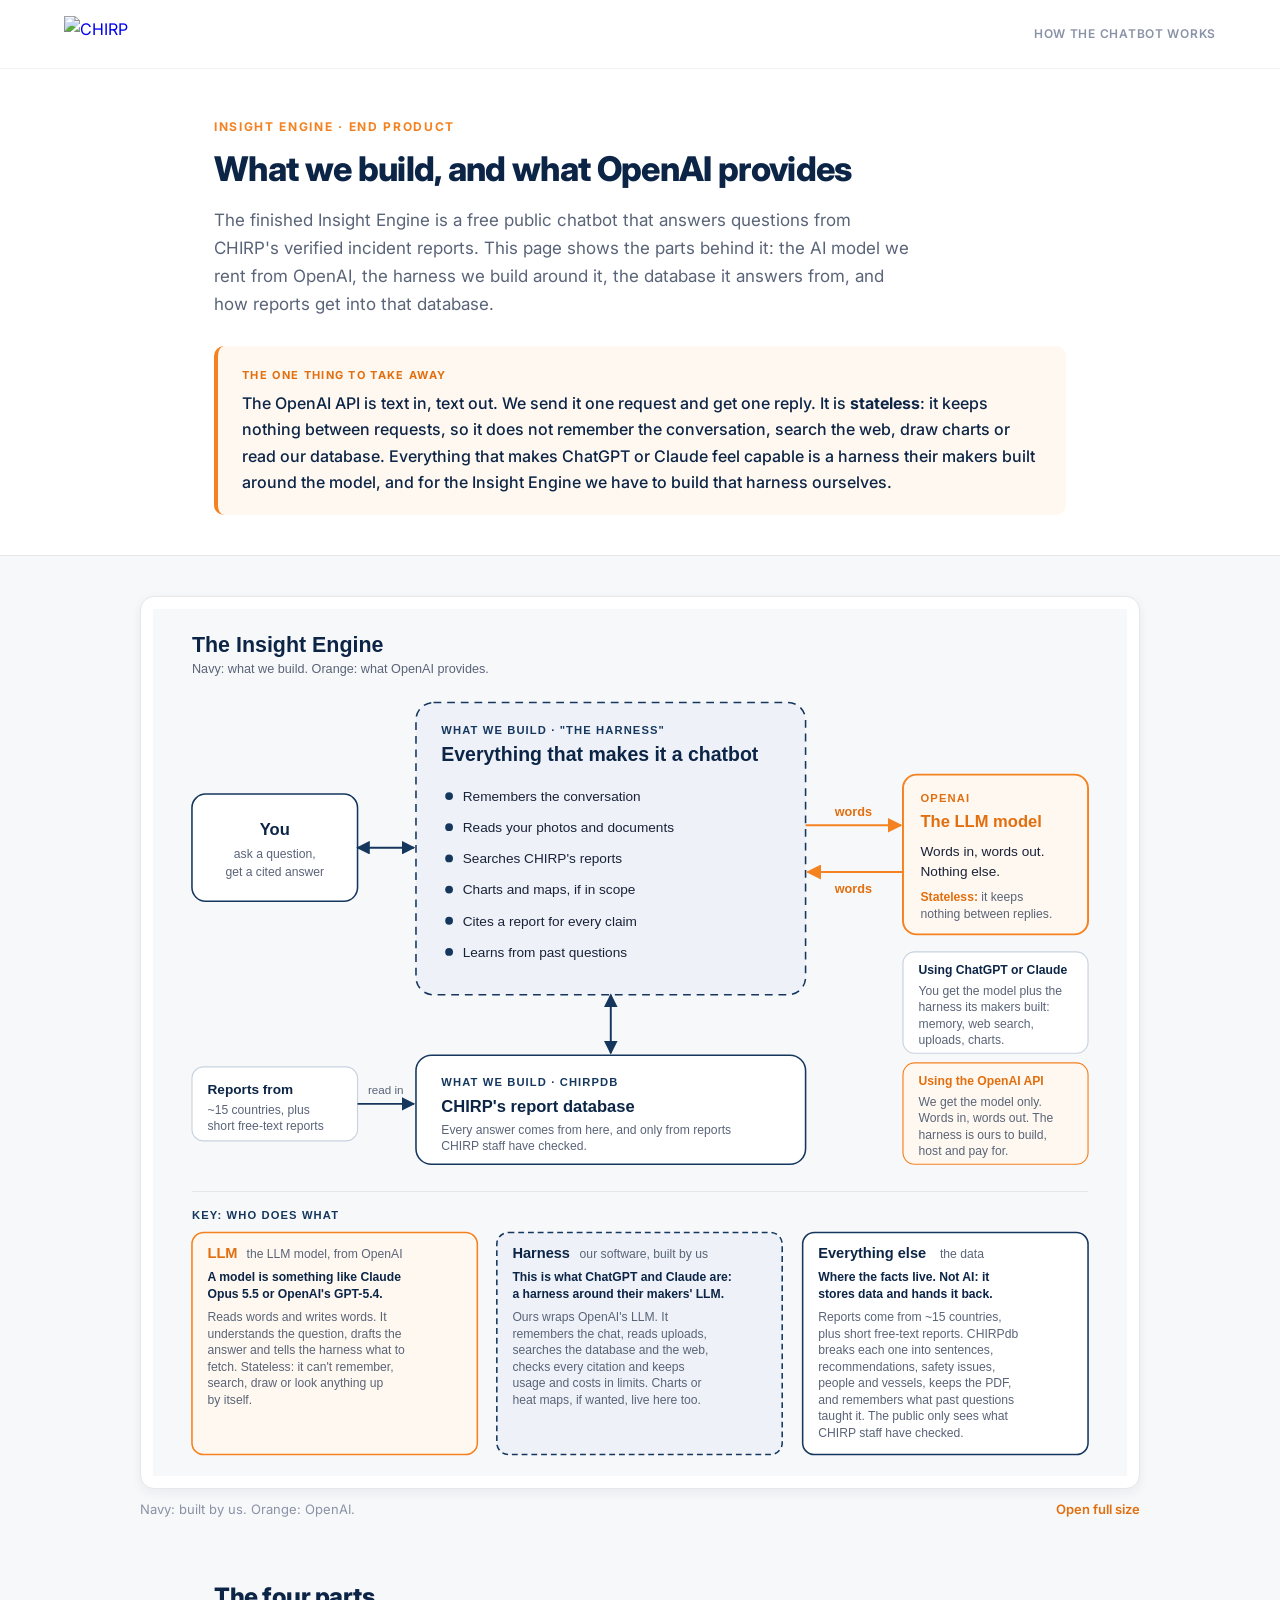
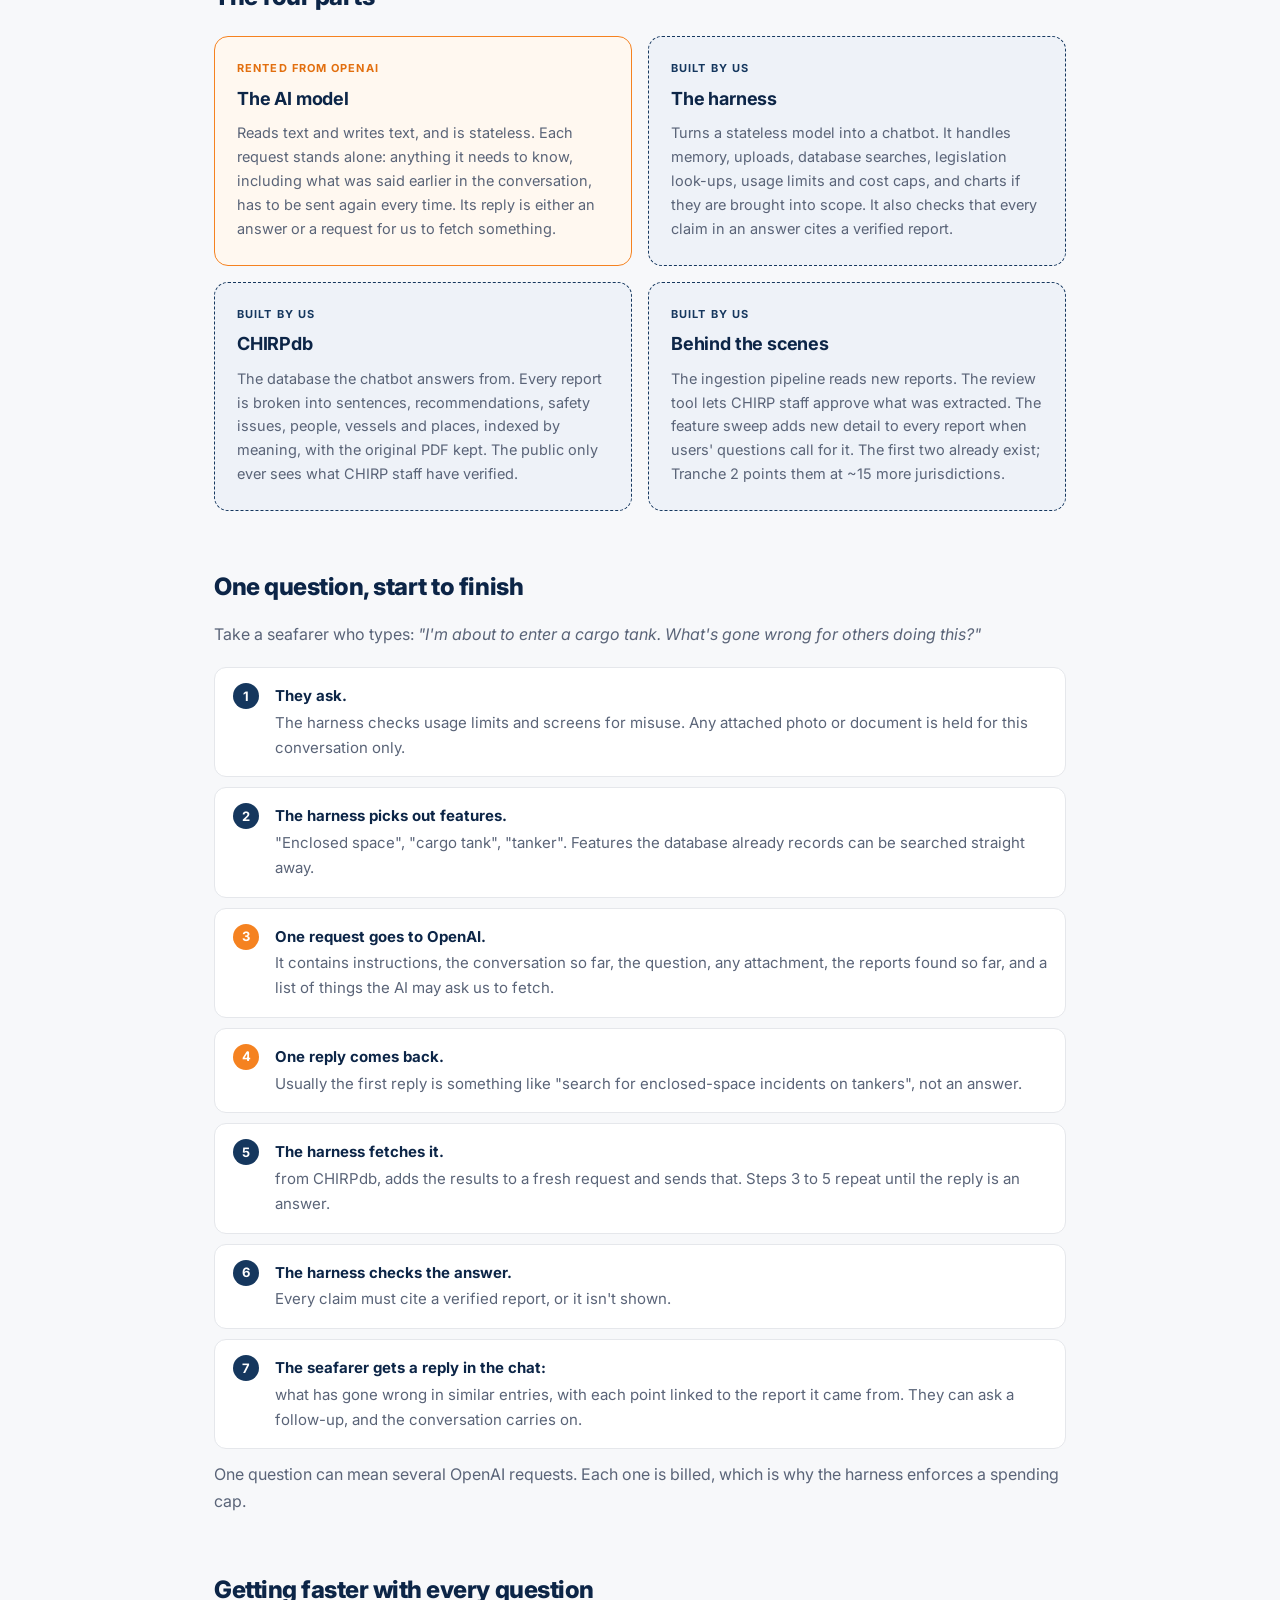
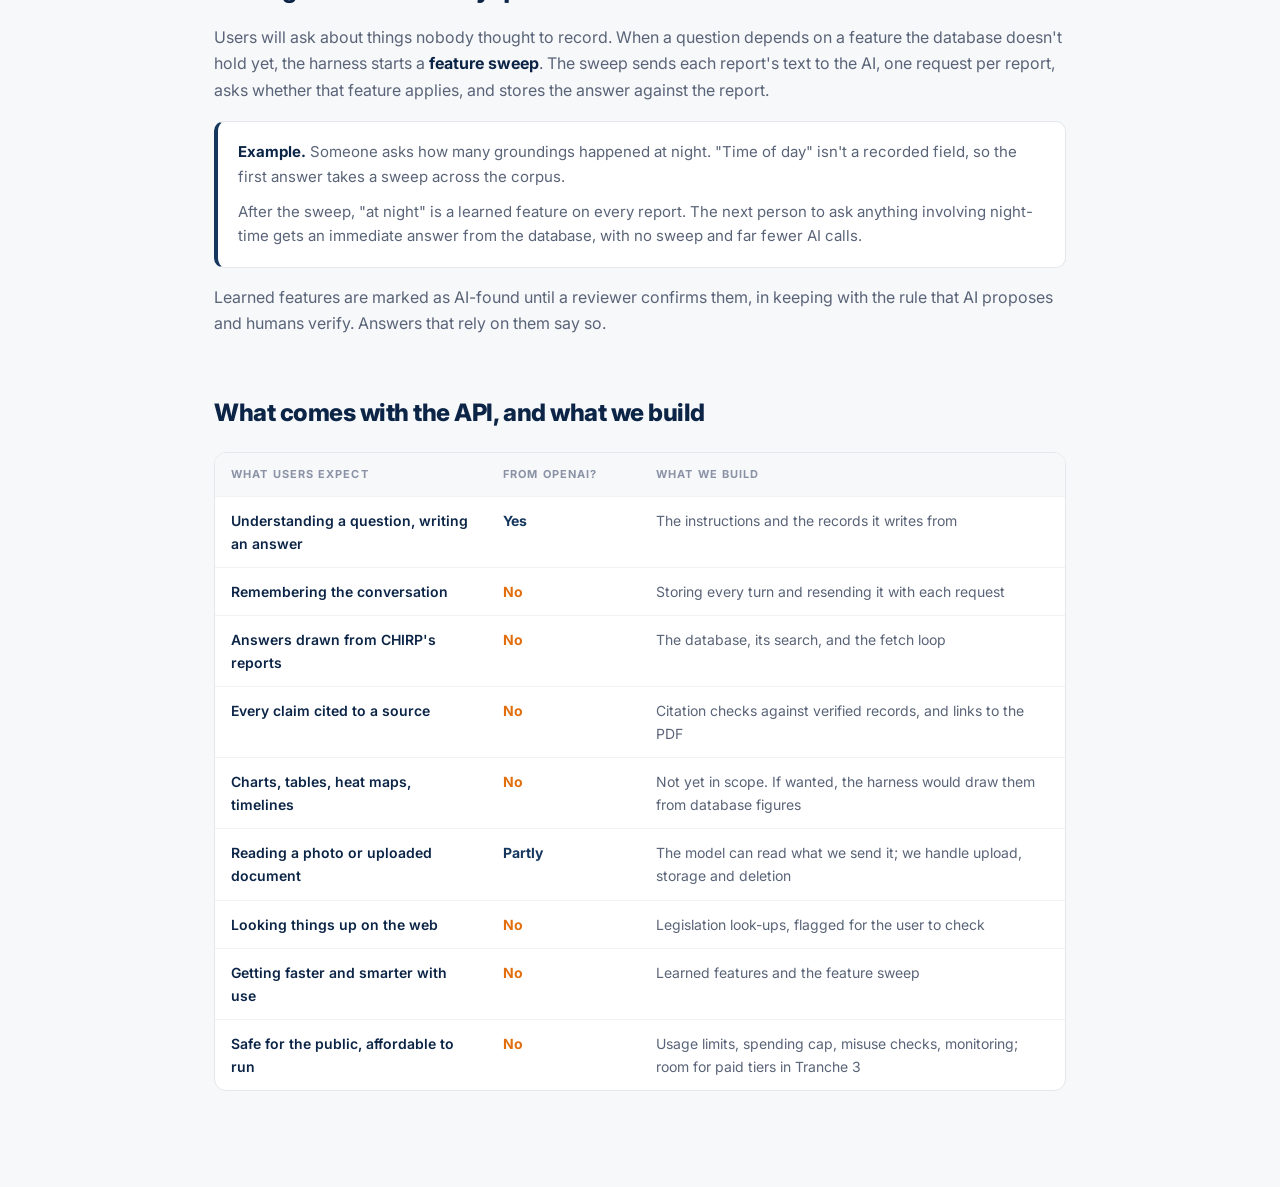
==== commit 148d5203: "feat: fullstop" ====
--- a/chatbot/index.html
+++ b/chatbot/index.html
@@ -342,11 +342,12 @@
           <div class="takeaway__label">The one thing to take away</div>
           <p>
             The OpenAI API is text in, text out. We send it one request and get
-            one reply. It is <strong>stateless</strong>: it keeps nothing between requests, so it does not remember the conversation, search the web,
-            draw charts or read our database. Everything that makes ChatGPT or
-            Claude feel capable is a harness their makers built around the
-            model, and for the Insight Engine we have to build that harness
-            ourselves.
+            one reply. It is <strong>stateless</strong>: it keeps nothing
+            between requests, so it does not remember the conversation, search
+            the web, draw charts or read our database. Everything that makes
+            ChatGPT or Claude feel capable is a harness their makers built
+            around the model, and for the Insight Engine we have to build that
+            harness ourselves.
           </p>
         </div>
       </div>
@@ -372,10 +373,10 @@
           <div class="part__tag">Rented from OpenAI</div>
           <h3>The AI model</h3>
           <p>
-            Reads text and writes text, and is stateless. Each request stands alone: anything it
-            needs to know, including what was said earlier in the
-            conversation, has to be sent again every time. Its reply is either
-            an answer or a request for us to fetch something.
+            Reads text and writes text, and is stateless. Each request stands
+            alone: anything it needs to know, including what was said earlier in
+            the conversation, has to be sent again every time. Its reply is
+            either an answer or a request for us to fetch something.
           </p>
         </div>
         <div class="part part--ours">
@@ -384,8 +385,8 @@
           <p>
             Turns a stateless model into a chatbot. It handles memory, uploads,
             database searches, legislation look-ups, usage limits and cost caps,
-            and charts if they are brought into scope. It also checks that every claim in an answer
-            cites a verified report.
+            and charts if they are brought into scope. It also checks that every
+            claim in an answer cites a verified report.
           </p>
         </div>
         <div class="part part--ours">
@@ -413,7 +414,10 @@
       <h2>One question, start to finish</h2>
       <p>
         Take a seafarer who types:
-        <em>"I'm about to enter a cargo tank. What's gone wrong for others doing this?"</em>
+        <em
+          >"I'm about to enter a cargo tank. What's gone wrong for others doing
+          this?"</em
+        >
       </p>
       <ol class="steps">
         <li>
@@ -433,22 +437,22 @@
         </li>
         <li class="is-ai">
           <strong>One reply comes back.</strong> Usually the first reply is
-          something like "search for enclosed-space incidents on tankers",
-          not an answer.
+          something like "search for enclosed-space incidents on tankers", not
+          an answer.
         </li>
         <li>
-          <strong>The harness fetches it</strong> from CHIRPdb, adds the results
-          to a fresh request and sends that. Steps 3 to 5 repeat until the reply
-          is an answer.
+          <strong>The harness fetches it.</strong> from CHIRPdb, adds the
+          results to a fresh request and sends that. Steps 3 to 5 repeat until
+          the reply is an answer.
         </li>
         <li>
-          <strong>The harness checks the answer.</strong> Every claim must
-          cite a verified report, or it isn't shown.
+          <strong>The harness checks the answer.</strong> Every claim must cite
+          a verified report, or it isn't shown.
         </li>
         <li>
           <strong>The seafarer gets a reply in the chat:</strong> what has gone
-          wrong in similar entries, with each point linked to the report it
-          came from. They can ask a follow-up, and the conversation carries on.
+          wrong in similar entries, with each point linked to the report it came
+          from. They can ask a follow-up, and the conversation carries on.
         </li>
       </ol>
       <p class="steps__note">
@@ -471,10 +475,9 @@
           a sweep across the corpus.
         </p>
         <p>
-          After the sweep, "at night" is a learned feature on every report.
-          The next person to ask anything involving night-time gets an
-          immediate answer from the database, with no sweep and far fewer AI
-          calls.
+          After the sweep, "at night" is a learned feature on every report. The
+          next person to ask anything involving night-time gets an immediate
+          answer from the database, with no sweep and far fewer AI calls.
         </p>
       </div>
       <p style="margin-top: 16px">
@@ -512,17 +515,25 @@
             <tr>
               <td>Every claim cited to a source</td>
               <td class="no">No</td>
-              <td>Citation checks against verified records, and links to the PDF</td>
+              <td>
+                Citation checks against verified records, and links to the PDF
+              </td>
             </tr>
             <tr>
               <td>Charts, tables, heat maps, timelines</td>
               <td class="no">No</td>
-              <td>Not yet in scope. If wanted, the harness would draw them from database figures</td>
+              <td>
+                Not yet in scope. If wanted, the harness would draw them from
+                database figures
+              </td>
             </tr>
             <tr>
               <td>Reading a photo or uploaded document</td>
               <td class="yes">Partly</td>
-              <td>The model can read what we send it; we handle upload, storage and deletion</td>
+              <td>
+                The model can read what we send it; we handle upload, storage
+                and deletion
+              </td>
             </tr>
             <tr>
               <td>Looking things up on the web</td>
@@ -537,7 +548,10 @@
             <tr>
               <td>Safe for the public, affordable to run</td>
               <td class="no">No</td>
-              <td>Usage limits, spending cap, misuse checks, monitoring; room for paid tiers in Tranche 3</td>
+              <td>
+                Usage limits, spending cap, misuse checks, monitoring; room for
+                paid tiers in Tranche 3
+              </td>
             </tr>
           </tbody>
         </table>
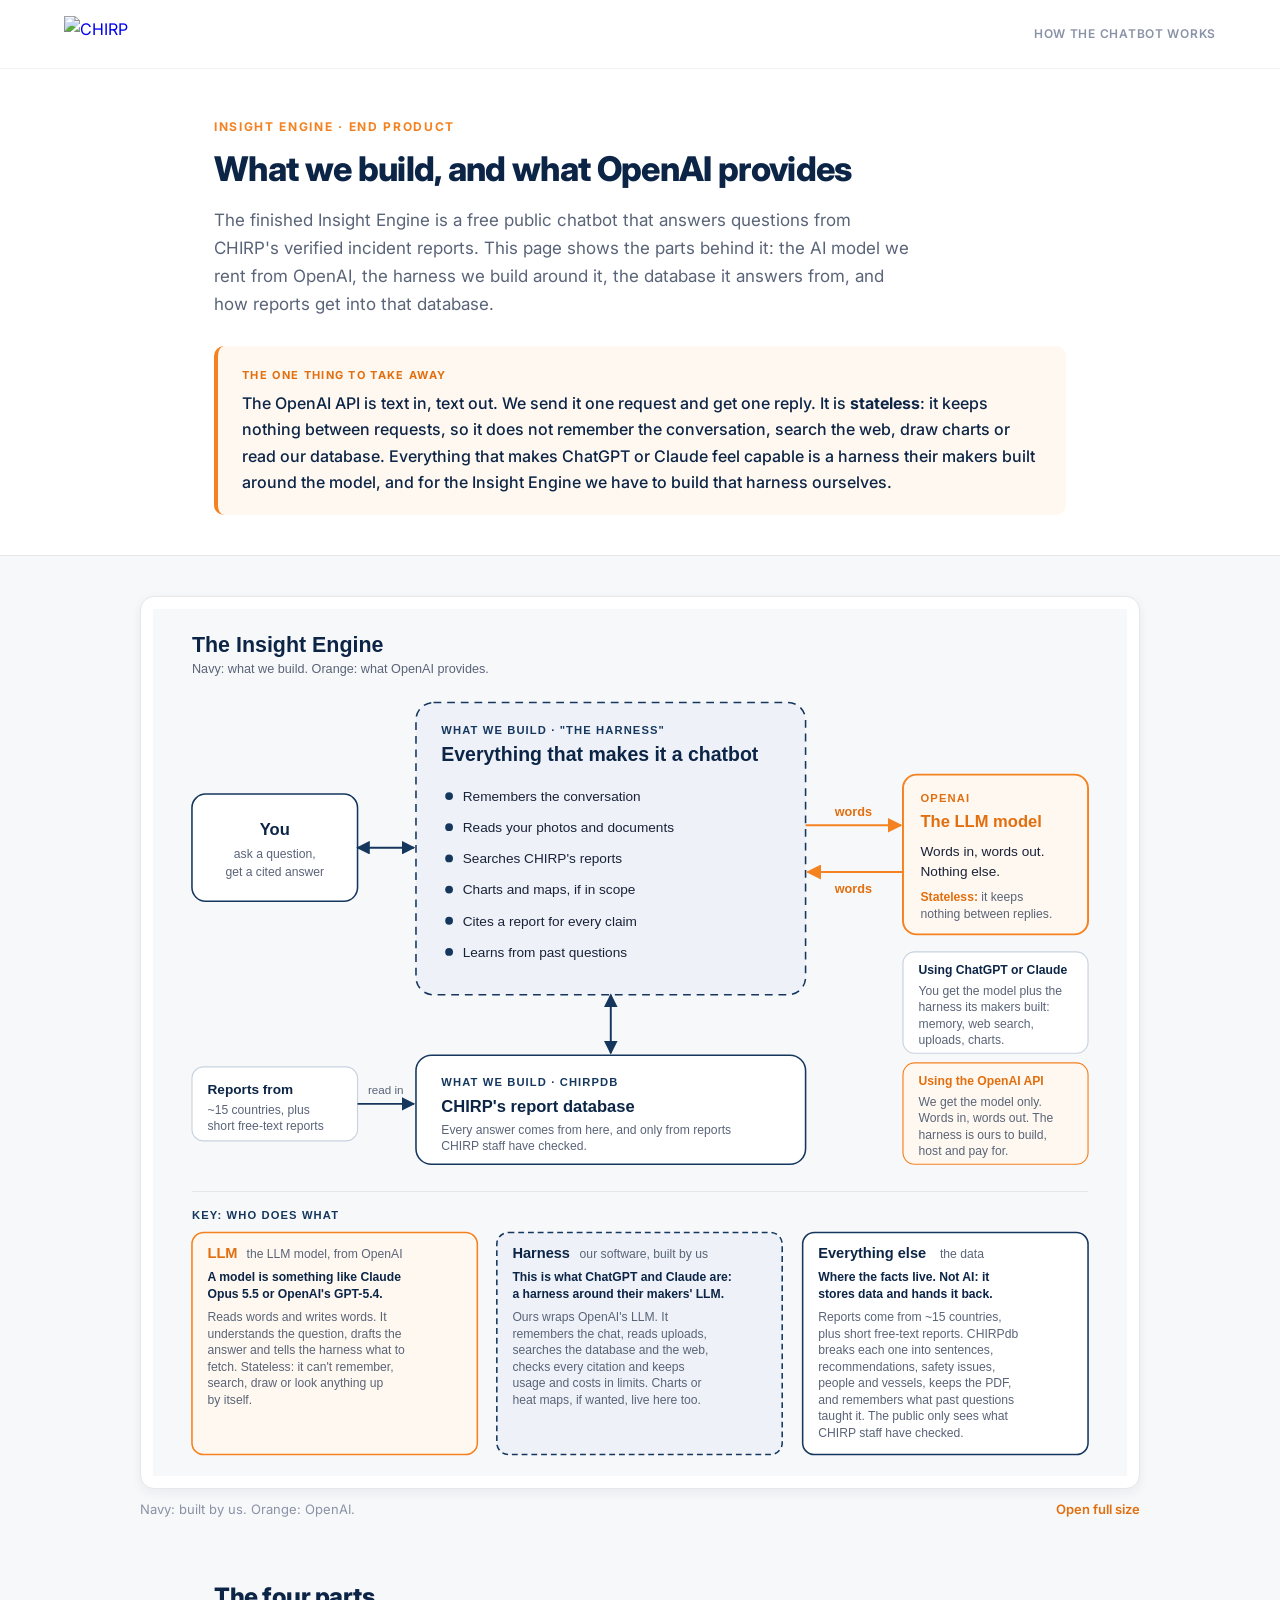
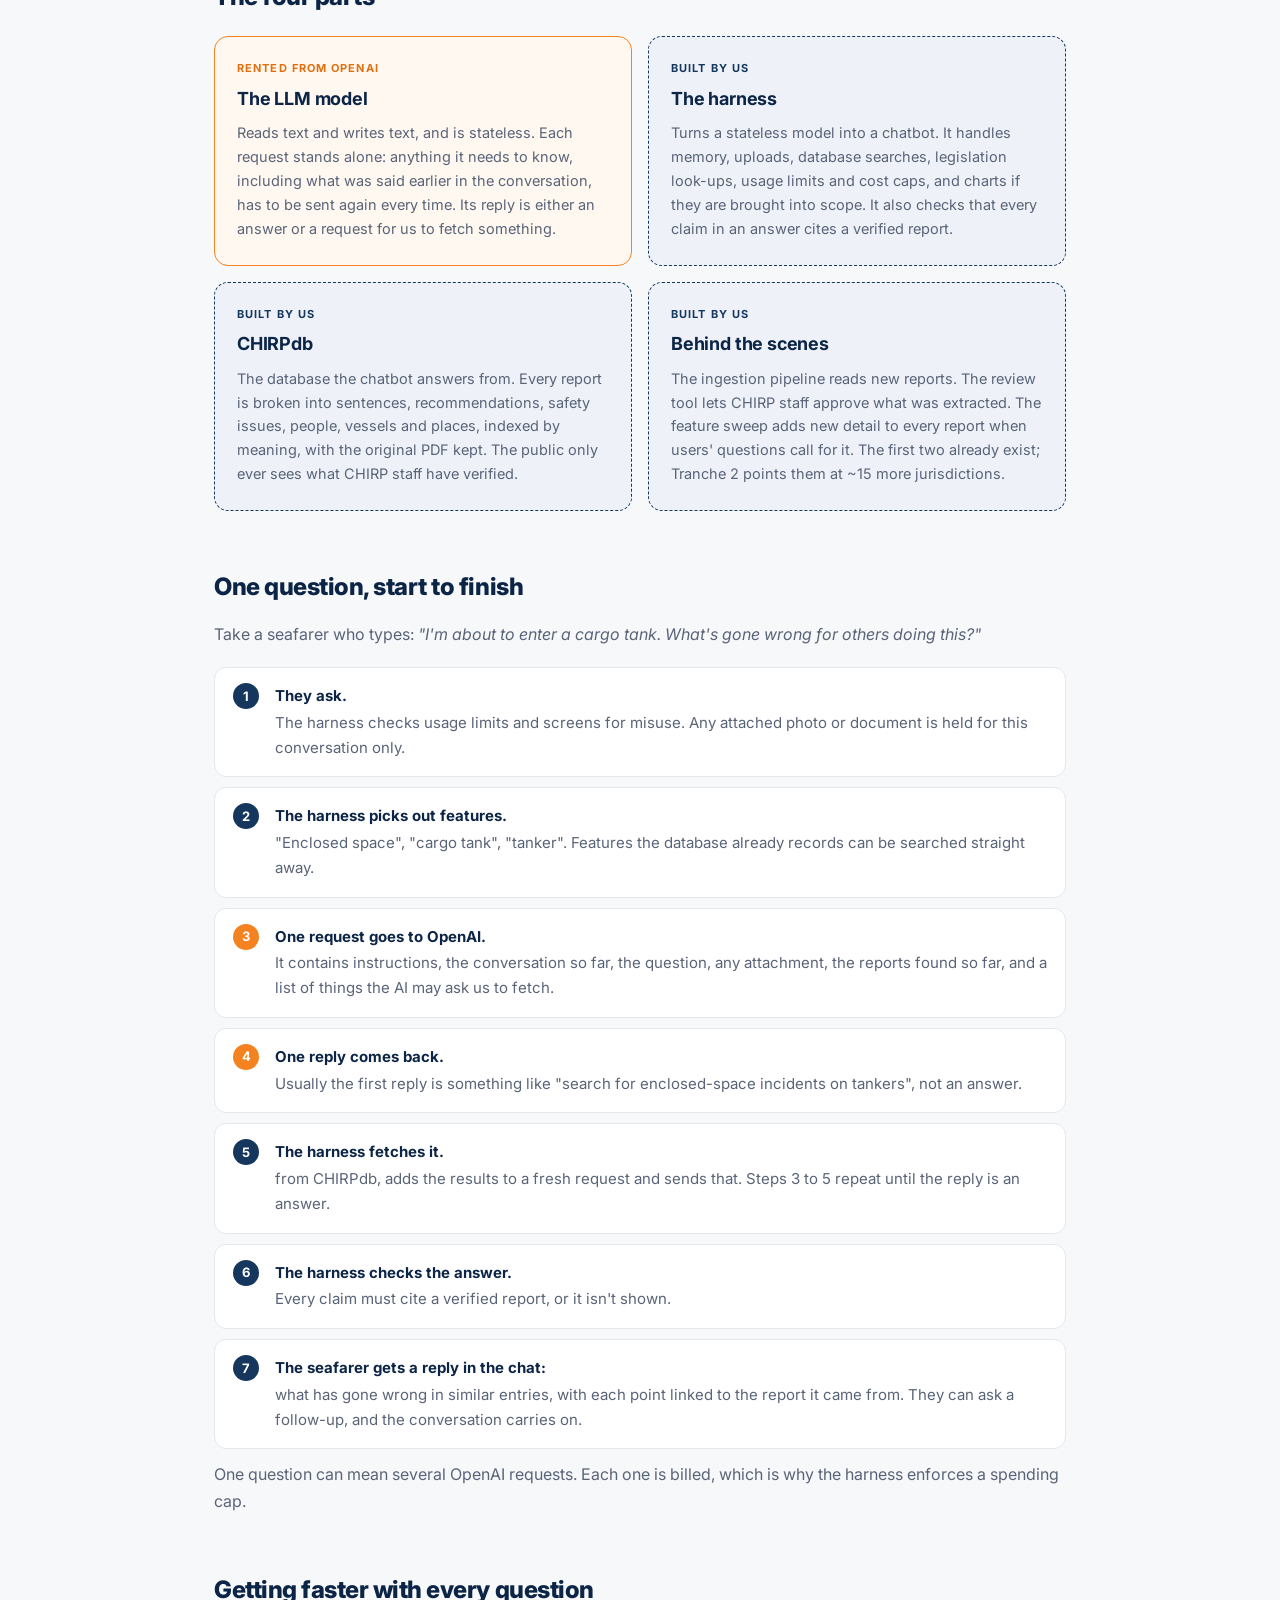
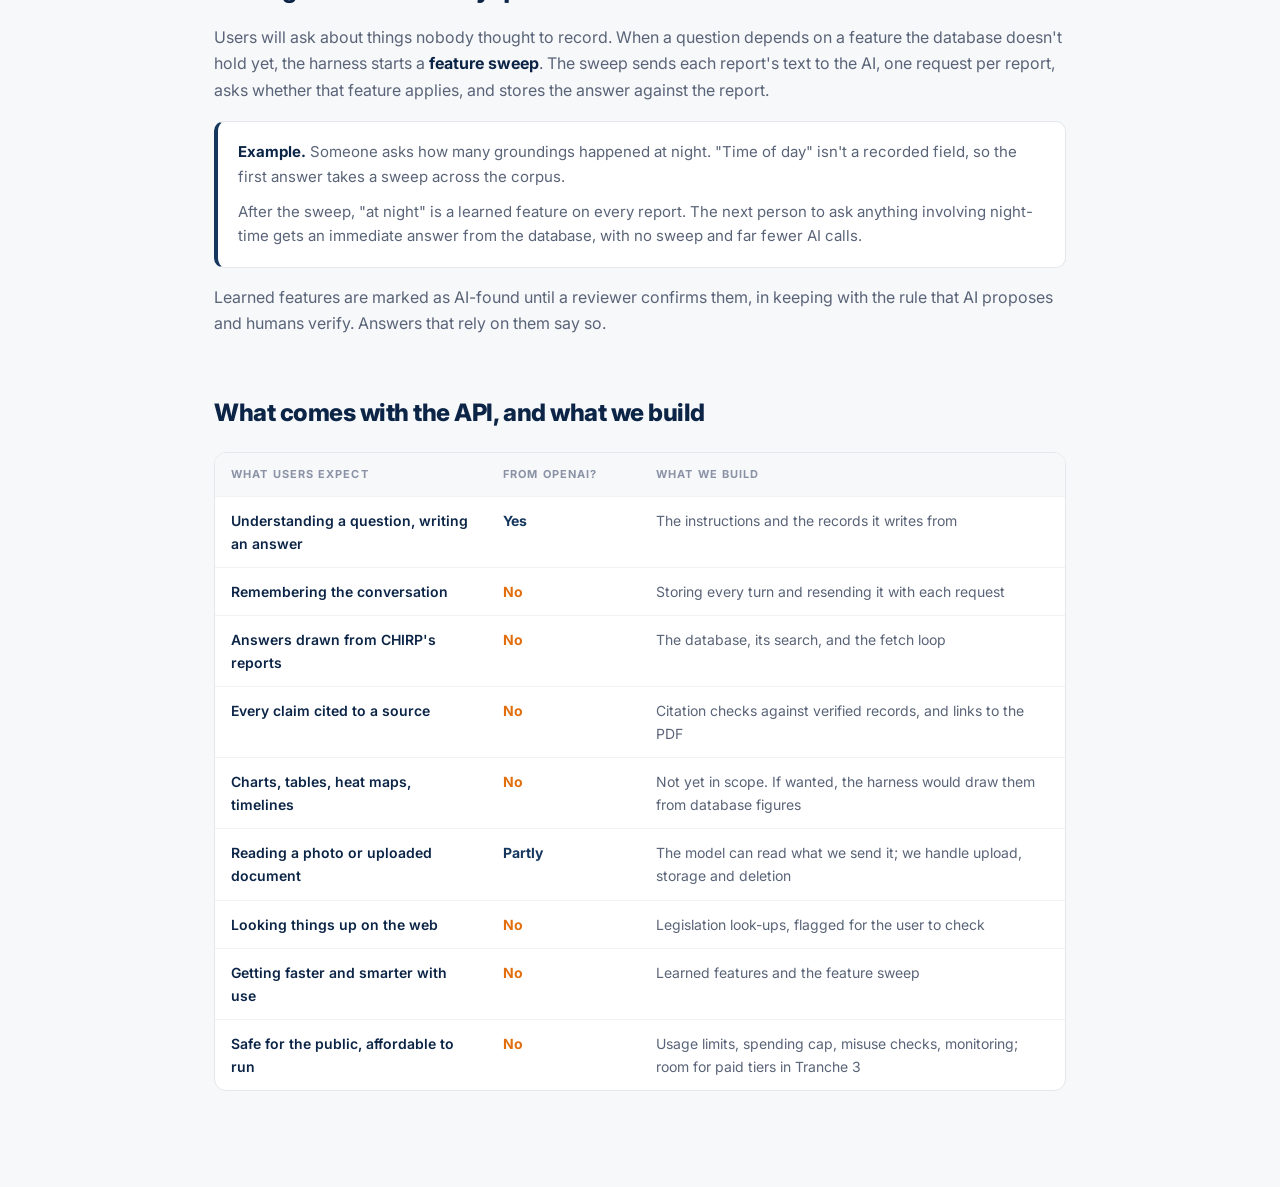
==== commit e8533fa2: "feat: llm" ====
--- a/chatbot/index.html
+++ b/chatbot/index.html
@@ -371,7 +371,7 @@
       <div class="parts">
         <div class="part part--openai">
           <div class="part__tag">Rented from OpenAI</div>
-          <h3>The AI model</h3>
+          <h3>The LLM model</h3>
           <p>
             Reads text and writes text, and is stateless. Each request stands
             alone: anything it needs to know, including what was said earlier in
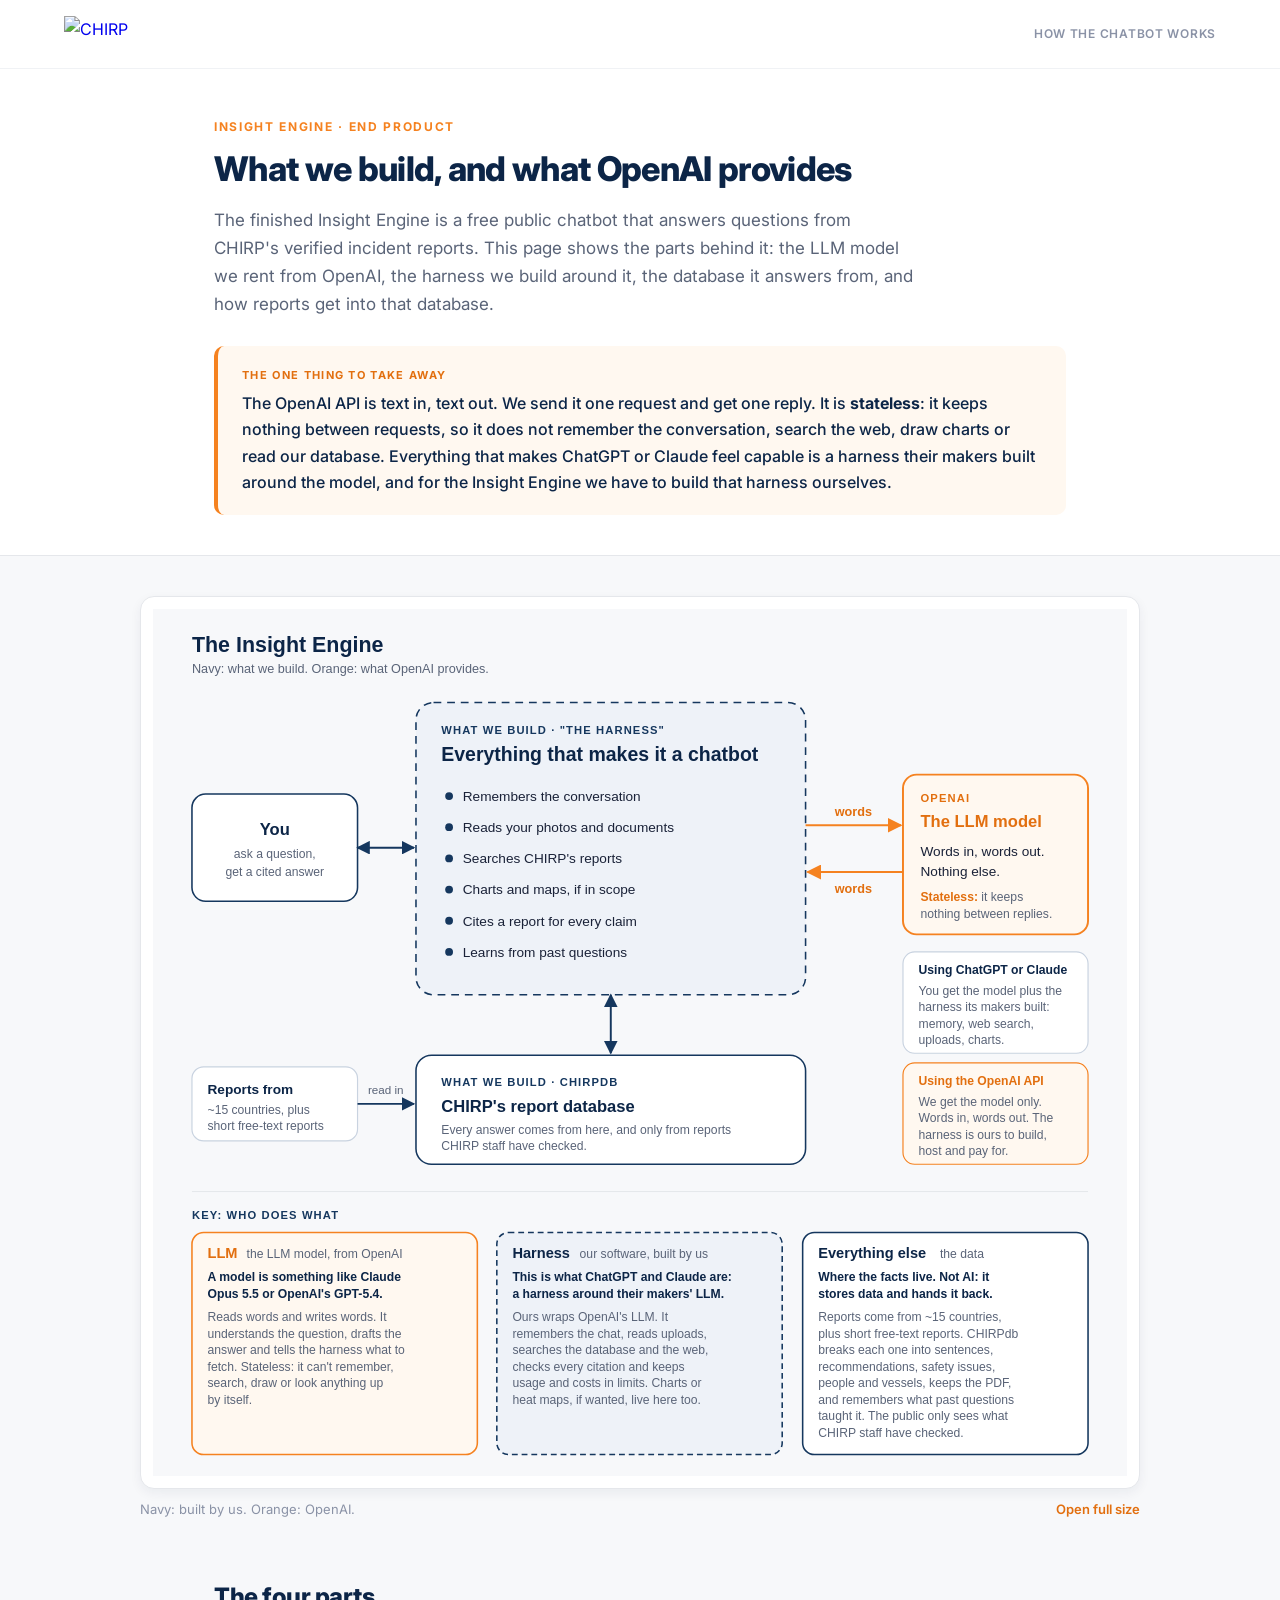
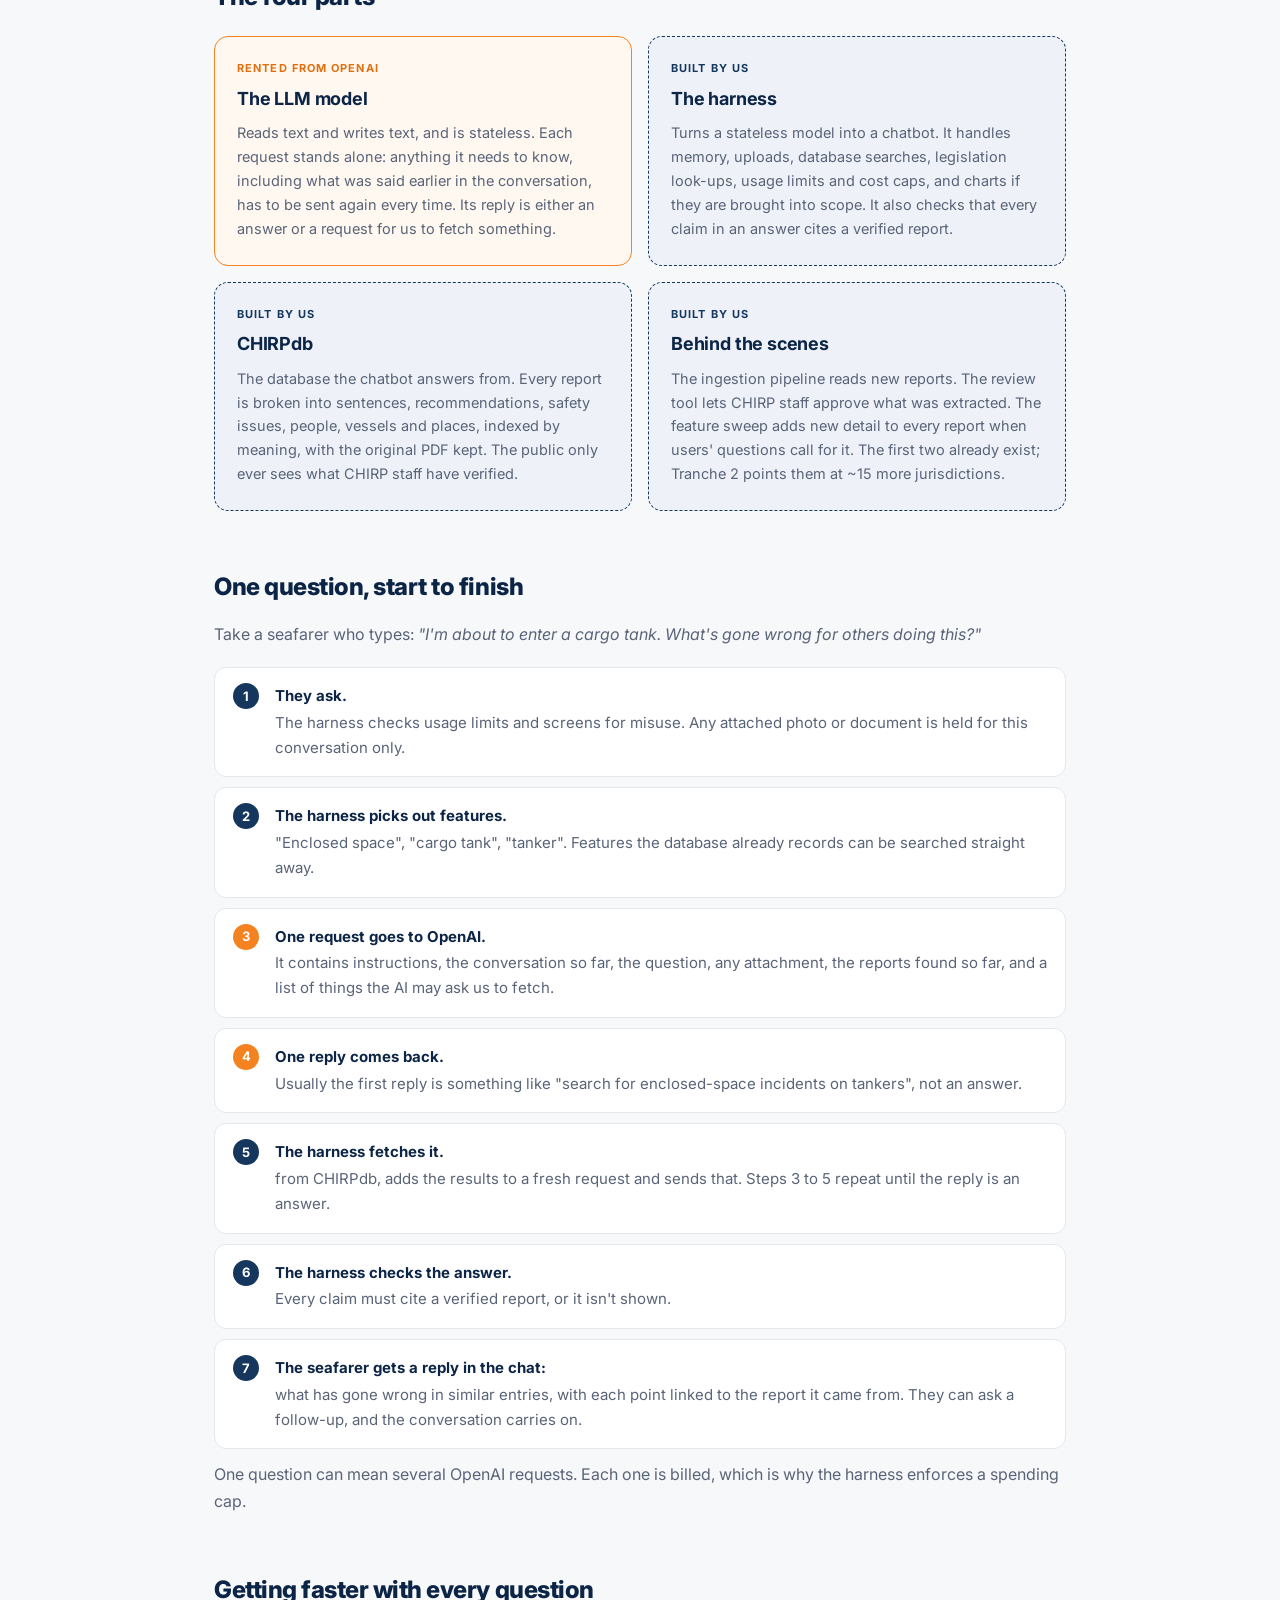
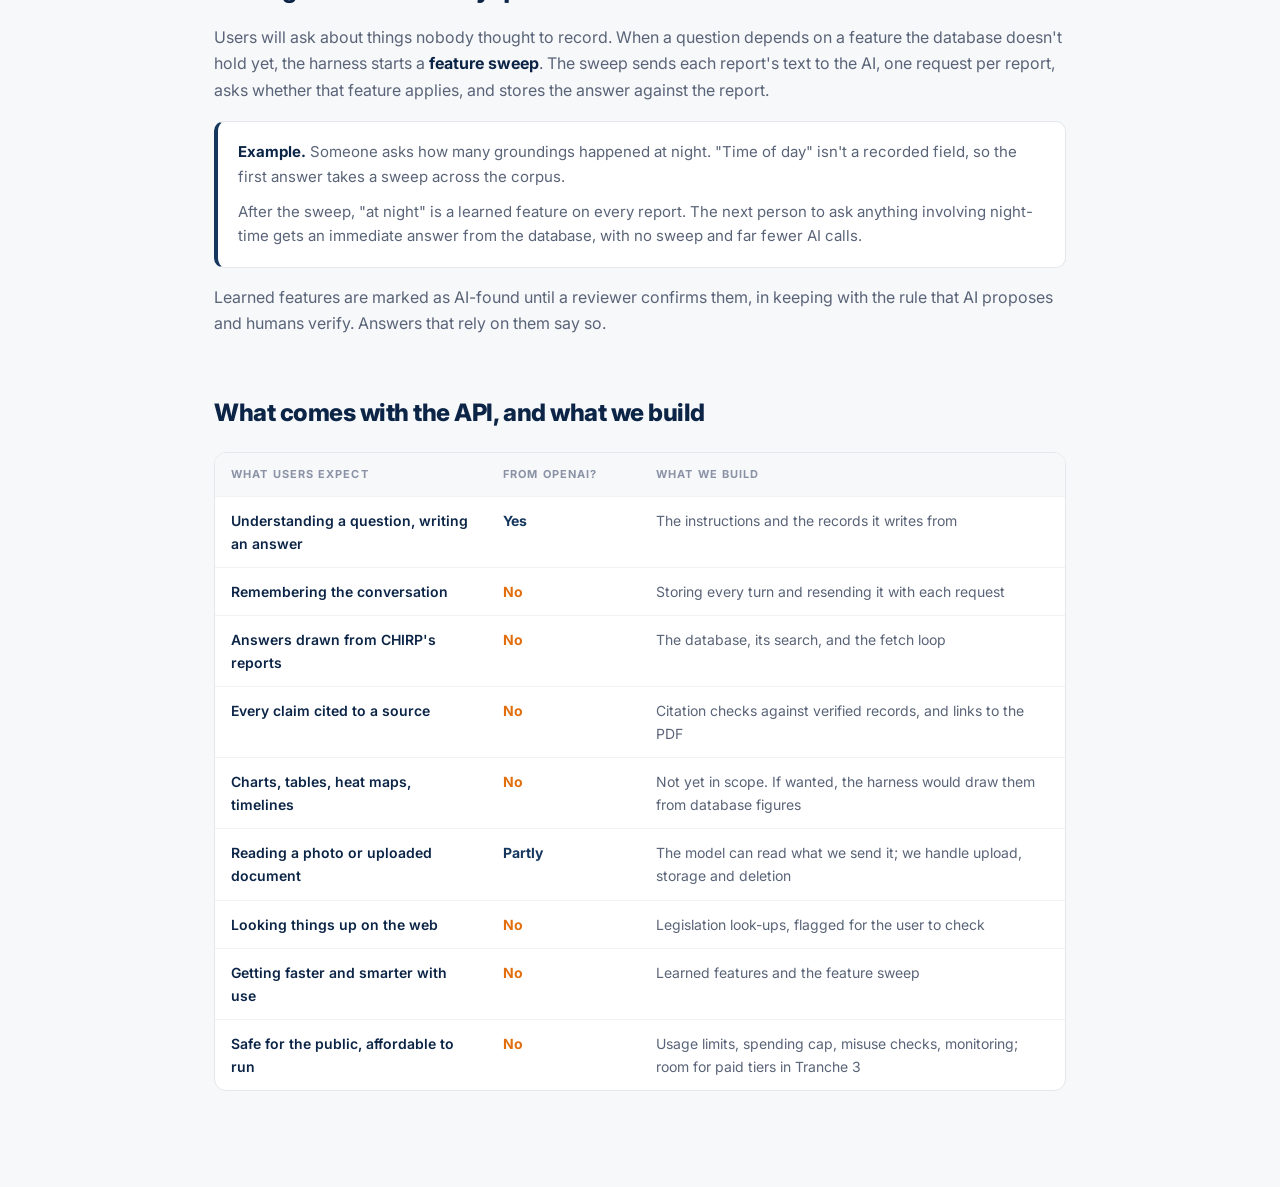
==== commit 40cf4fa1: "feat: llm" ====
--- a/chatbot/index.html
+++ b/chatbot/index.html
@@ -334,7 +334,7 @@
         <p class="lede">
           The finished Insight Engine is a free public chatbot that answers
           questions from CHIRP's verified incident reports. This page shows the
-          parts behind it: the AI model we rent from OpenAI, the harness we
+          parts behind it: the LLM model we rent from OpenAI, the harness we
           build around it, the database it answers from, and how reports get
           into that database.
         </p>
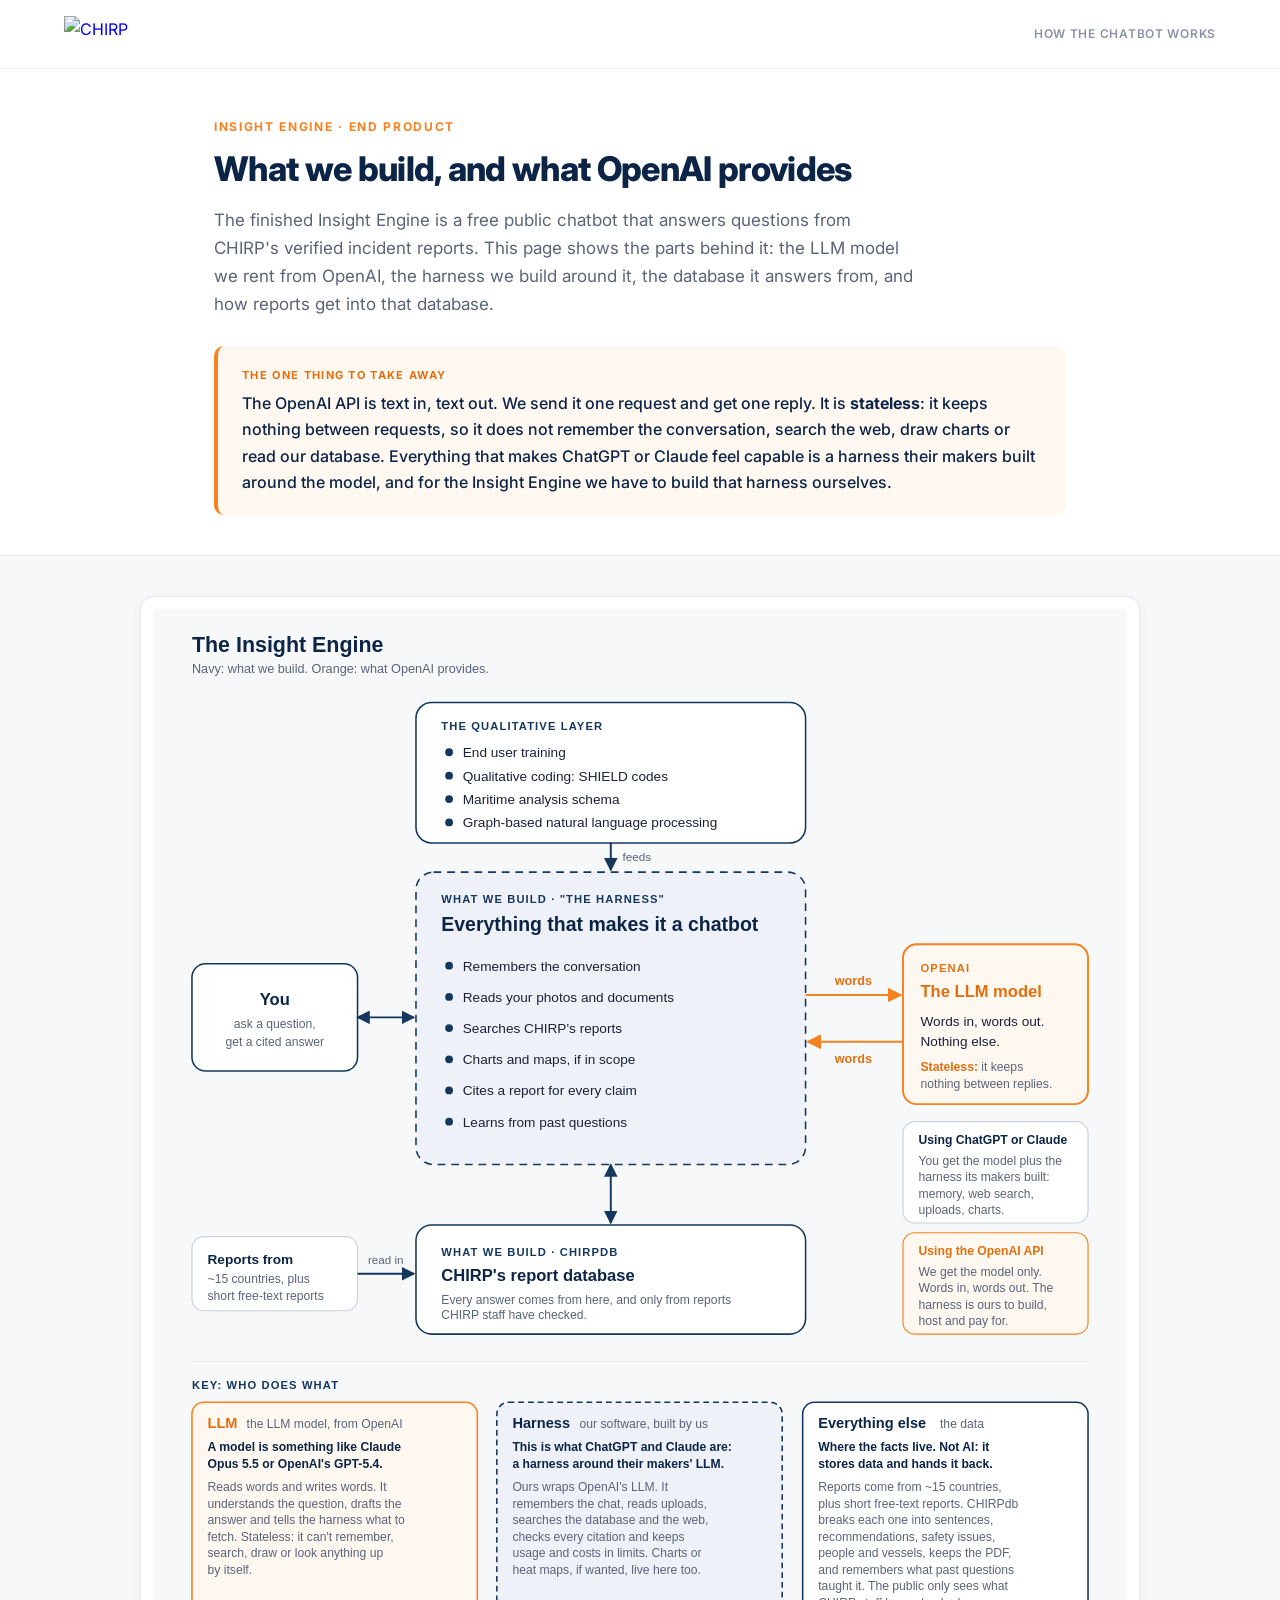
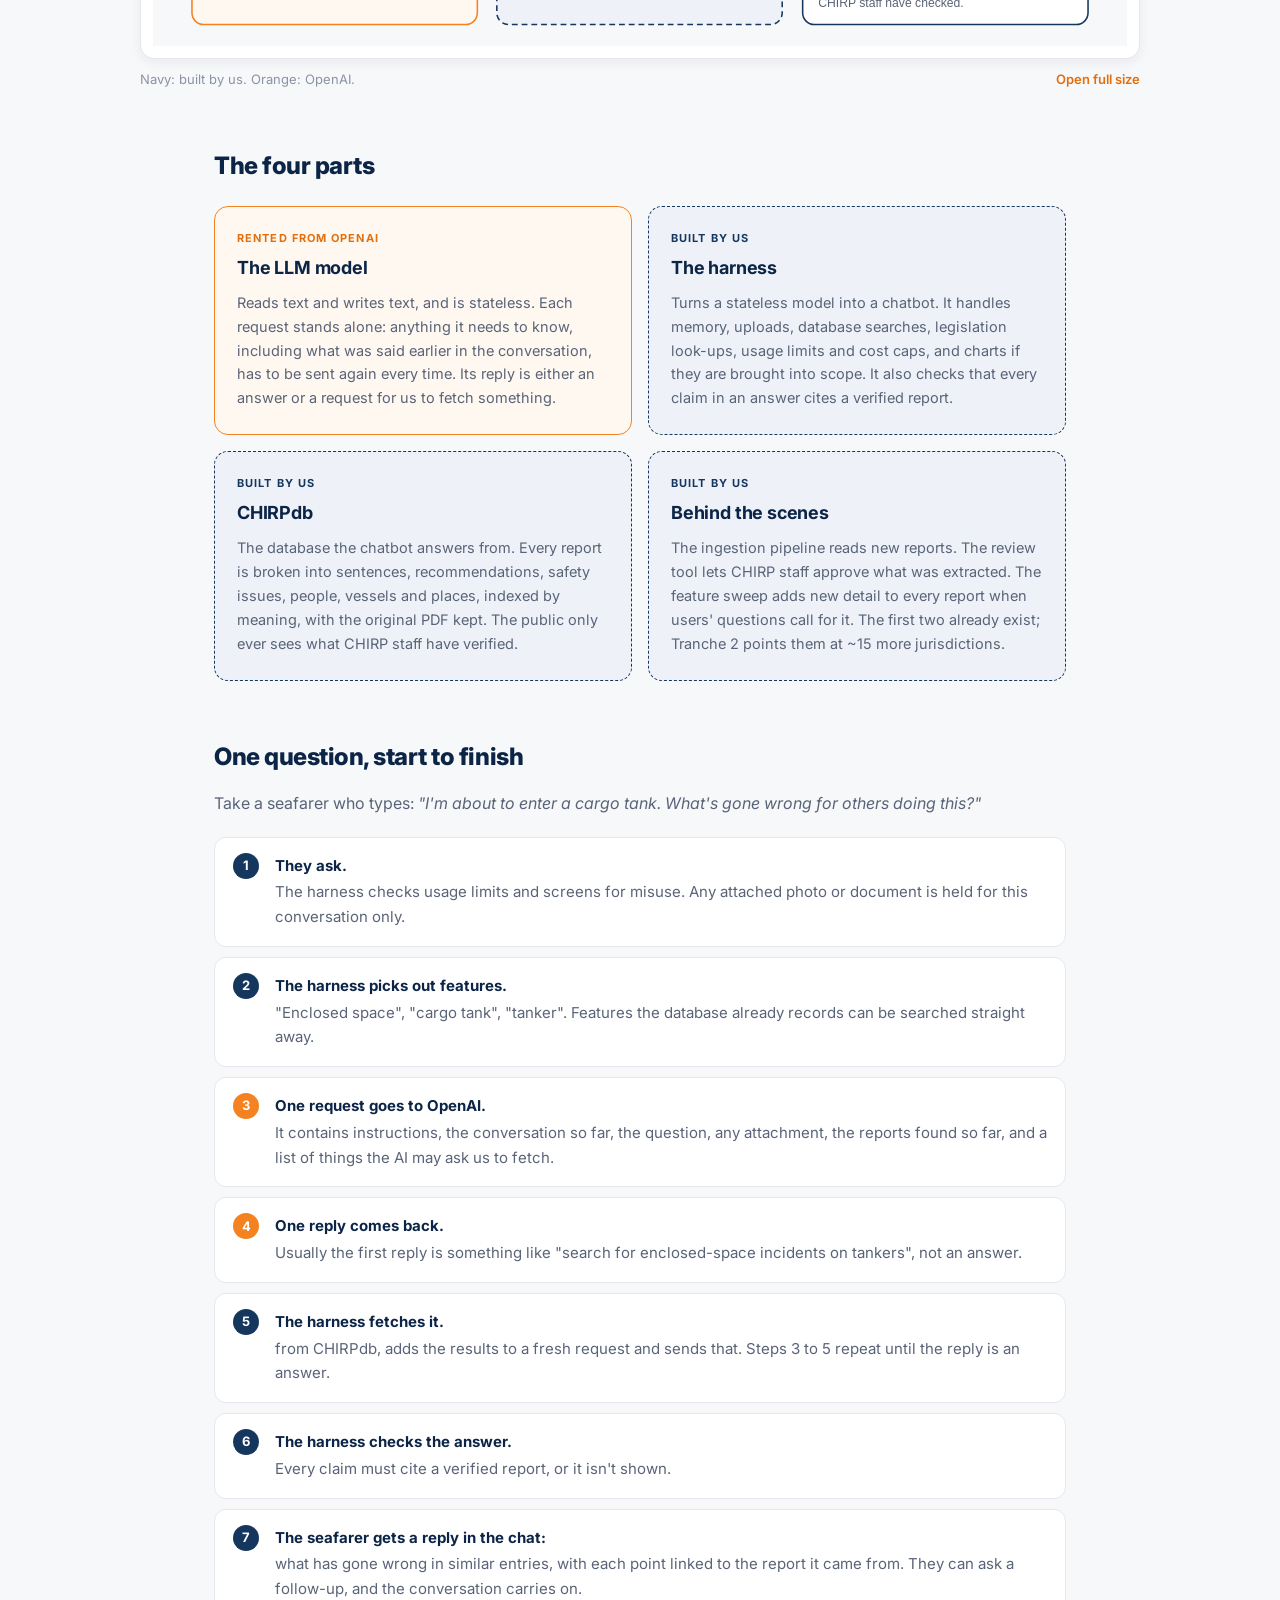
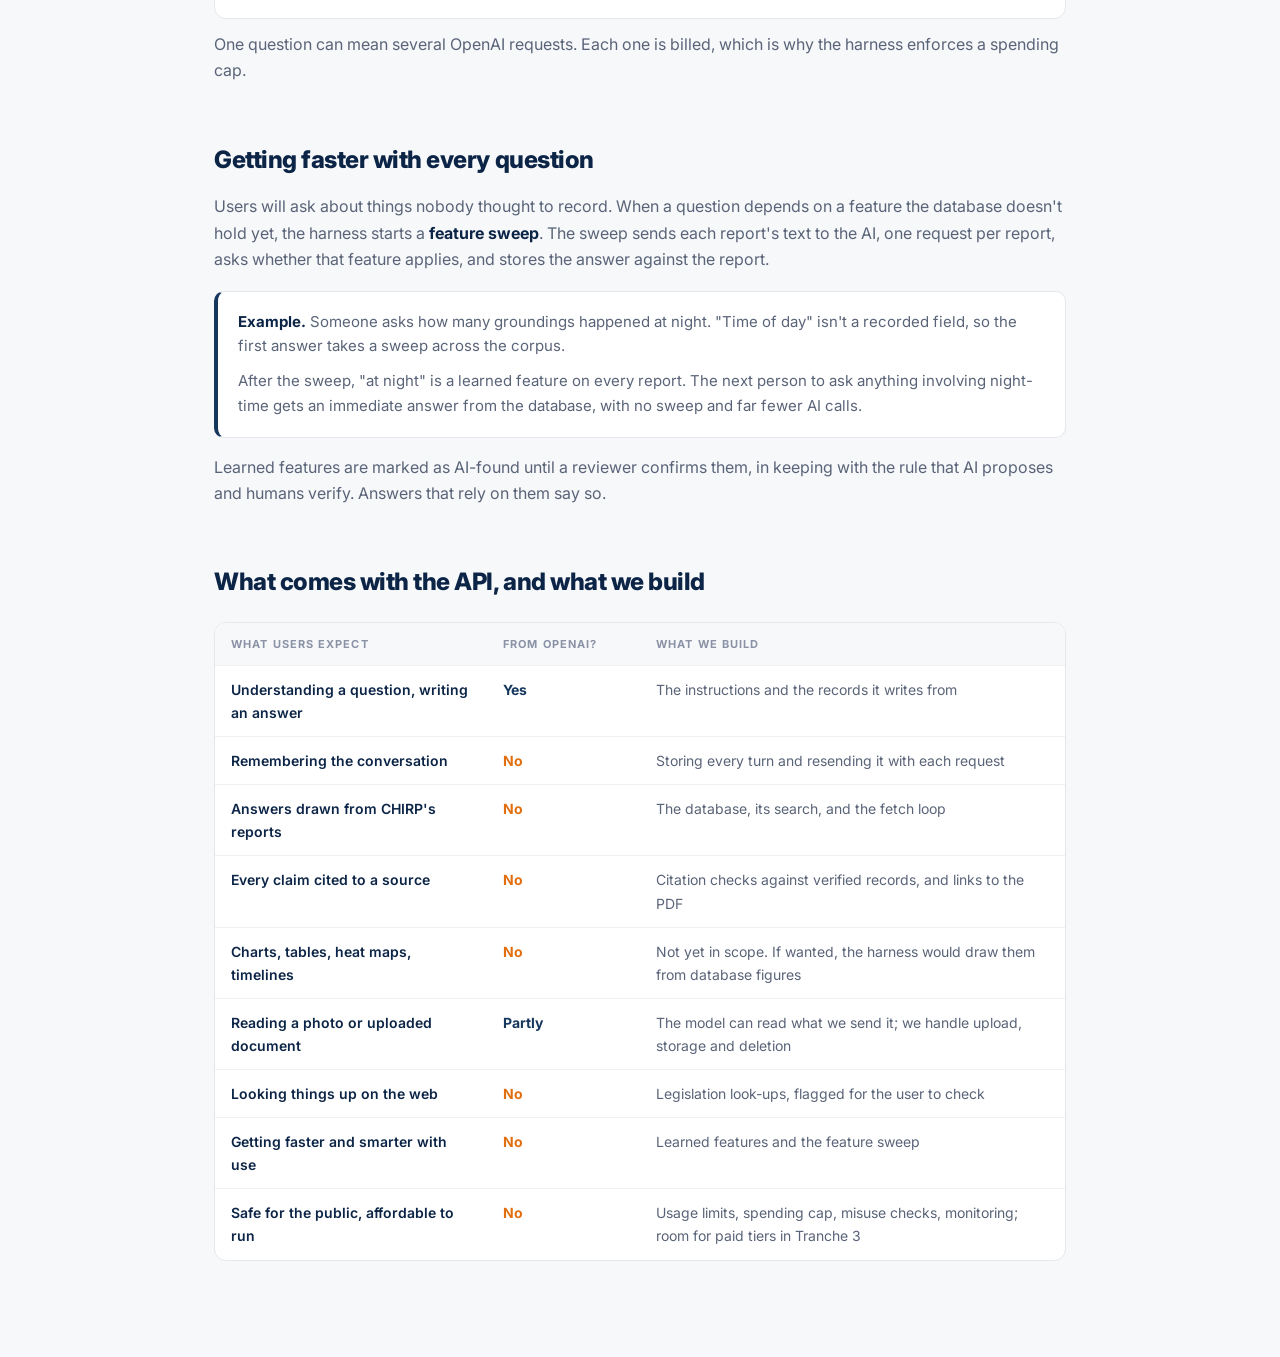
==== commit aabe7160: "feat(chatbot): add the qualitative layer feeding the harness to the simple diagram End user training" ====
--- a/chatbot/index.html
+++ b/chatbot/index.html
@@ -357,7 +357,7 @@
       <div class="figure__frame figure__frame--simple">
         <img
           src="simple.svg"
-          alt="Simple diagram: you ask the chatbot; our harness remembers, reads uploads, searches CHIRP's reports and cites sources; it sends words to the OpenAI model and gets words back; answers come from CHIRP's checked report database"
+          alt="Simple diagram: you ask the chatbot; our harness remembers, reads uploads, searches CHIRP's reports and cites sources, fed by a qualitative layer (end user training, SHIELD coding, a maritime analysis schema and graph-based language processing); it sends words to the OpenAI model and gets words back; answers come from CHIRP's checked report database"
         />
       </div>
       <div class="figure__caption">
